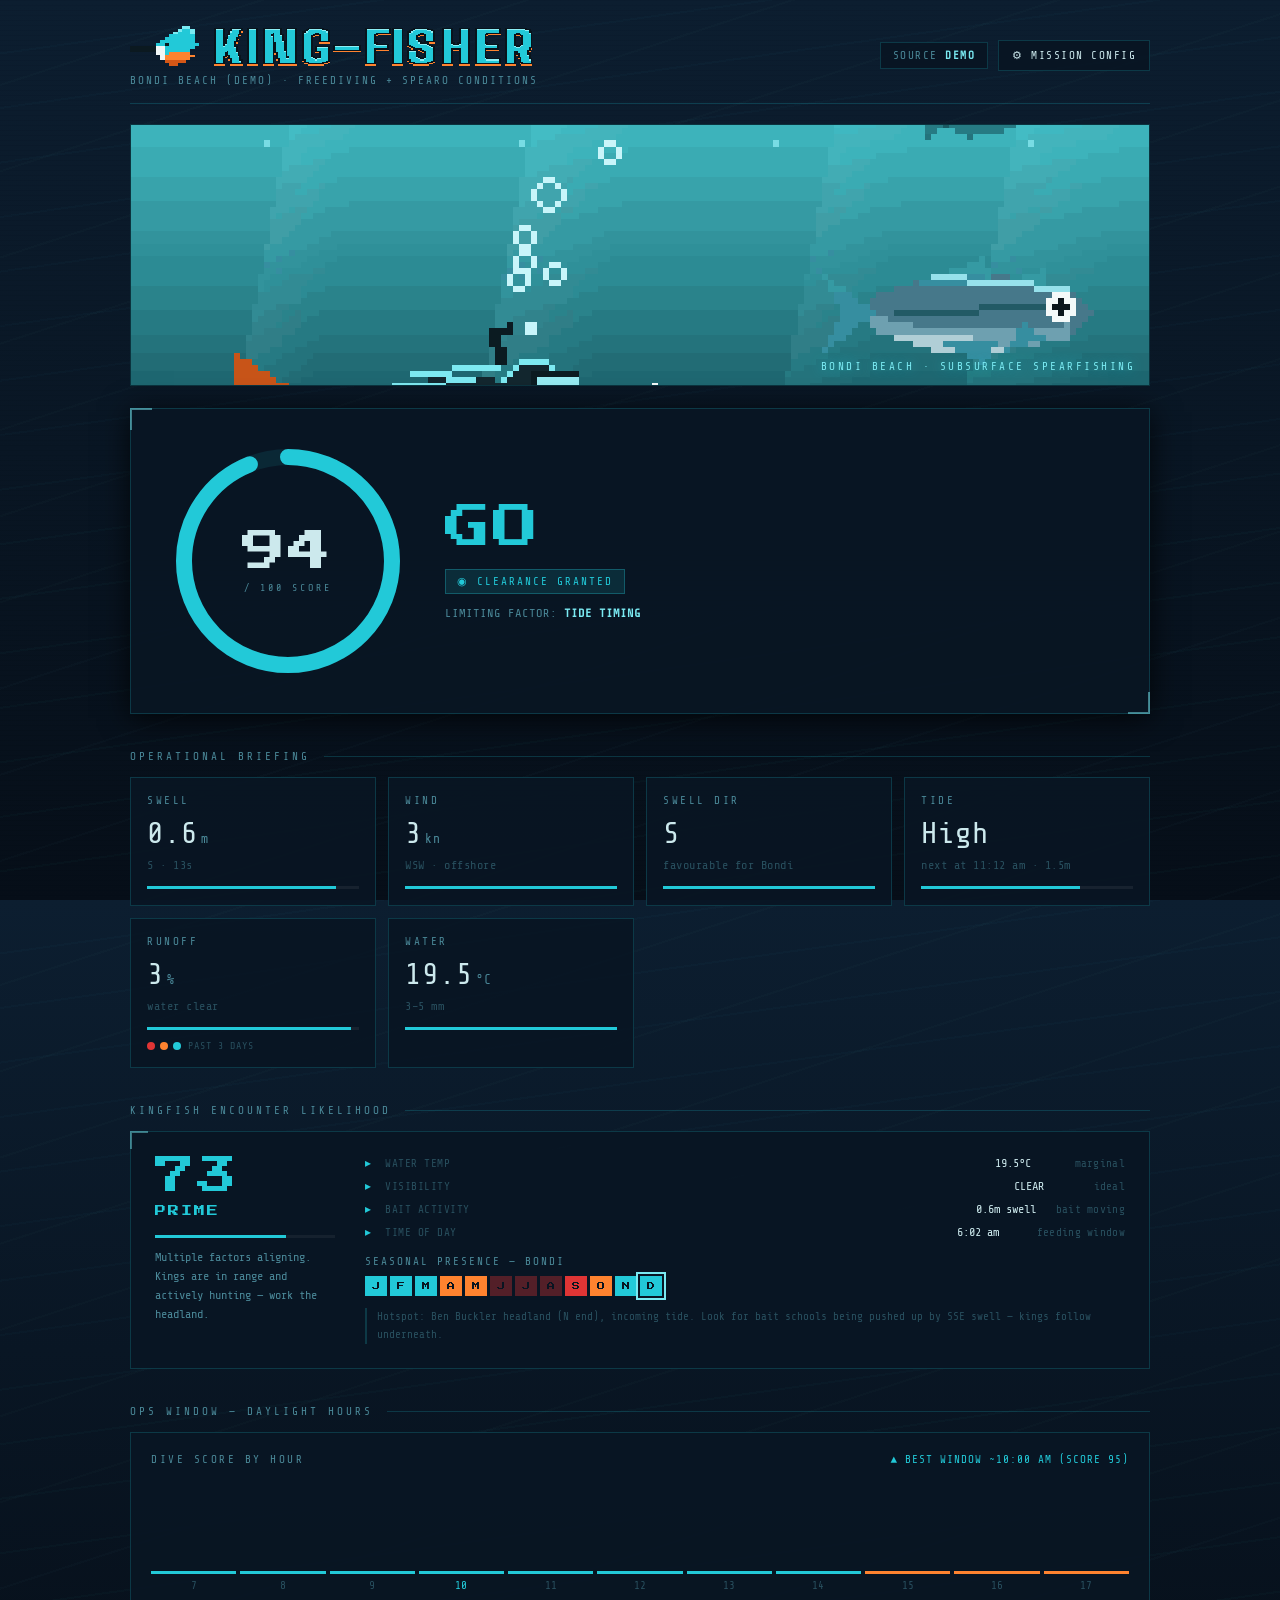
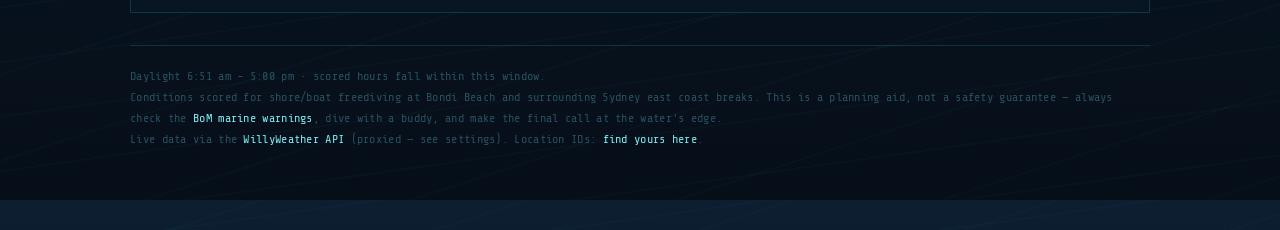
==== index.html @ 737ff432 "Pixel art aesthetic, GIF banner, larger text, brand assets Co-Authored-By: Claude Sonnet 4.6 <norepl" ====
<!doctype html>
<html lang="en">
<head>
<meta charset="utf-8">
<meta name="viewport" content="width=device-width, initial-scale=1">
<title>GO / NO-GO — Bondi Beach Spearfishing Conditions</title>
<link rel="preconnect" href="https://fonts.googleapis.com">
<link rel="preconnect" href="https://fonts.gstatic.com" crossorigin>
<link href="https://fonts.googleapis.com/css2?family=Press+Start+2P&family=Share+Tech+Mono&display=swap" rel="stylesheet">
<link rel="stylesheet" href="css/style.css">
<link rel="icon" href="images/favicon.ico" sizes="any">
<link rel="icon" type="image/svg+xml" href="images/favicon.svg">
<link rel="icon" type="image/png" sizes="32x32" href="images/favicon-32.png">
<link rel="icon" type="image/png" sizes="16x16" href="images/favicon-16.png">
<link rel="apple-touch-icon" sizes="180x180" href="images/apple-touch-icon-180.png">
</head>
<body>
<div class="wrap">
  <header class="top">
    <div class="brand">
      <img src="images/logo_horizontal.png" alt="KING-FISHER" class="logo-img">
      <p id="loc-line" class="logo-sub">Bondi Beach · freediving + spearo conditions</p>
    </div>
    <div class="top-actions">
      <span class="pill" id="updated-pill">SOURCE <b id="source-tag">DEMO</b></span>
      <button class="ghost" id="open-settings">⚙ MISSION CONFIG</button>
    </div>
  </header>

  <div class="live-banner" id="live-banner"></div>

  <!-- HERO GIF -->
  <div class="gif-banner">
    <img src="images/chase_wide.gif" class="chase-gif" alt="Spearfisher chasing kingfish">
    <div class="gif-banner-label">Bondi Beach · Subsurface Spearfishing</div>
  </div>

  <!-- HERO VERDICT -->
  <section class="hero">
    <div class="gauge">
      <svg width="240" height="240" viewBox="0 0 240 240">
        <circle cx="120" cy="120" r="104" fill="none" stroke="rgba(34,201,216,.10)" stroke-width="16"/>
        <circle id="gauge-arc" cx="120" cy="120" r="104" fill="none" stroke="#22c9d8" stroke-width="16"
          stroke-linecap="round" stroke-dasharray="653" stroke-dashoffset="653"
          style="transition:stroke-dashoffset 1.1s cubic-bezier(.2,.8,.2,1), stroke .6s"/>
      </svg>
      <div class="center">
        <div class="score" id="score-num">--</div>
        <div class="of">/ 100 SCORE</div>
      </div>
    </div>
    <div>
      <div class="verdict-word" id="verdict-word">ASSESSING…</div>
      <div class="verdict-flag" id="verdict-flag"></div>
      <div class="limiting" id="limiting"></div>
    </div>
  </section>

  <!-- FACTOR BREAKDOWN -->
  <div class="section-label">Operational briefing</div>
  <div class="grid" id="factor-grid"></div>

  <!-- KINGFISH INTEL -->
  <div class="section-label">Kingfish encounter likelihood</div>
  <div class="kf-panel" id="kf-panel"></div>

  <!-- HOURLY TIMELINE -->
  <div class="section-label">Ops window — daylight hours</div>
  <div class="timeline">
    <div class="tl-head">
      <div class="tl-head-label">DIVE SCORE BY HOUR</div>
      <div class="tl-best" id="best-window">—</div>
    </div>
    <div class="tl-bars" id="tl-bars"></div>
  </div>

  <footer>
    <div id="sun-line"></div>
    Conditions scored for shore/boat freediving at Bondi Beach and surrounding Sydney east coast breaks. This is a planning aid, not a
    safety guarantee — always check the <a href="http://www.bom.gov.au/nsw/warnings/" target="_blank" rel="noopener">BoM marine warnings</a>,
    dive with a buddy, and make the final call at the water's edge.<br>
    Live data via the <a href="https://www.willyweather.com.au/info/api.html" target="_blank" rel="noopener">WillyWeather API</a>
    (proxied — see settings). Location IDs: <a href="https://oztides.mltindustries.com.au/" target="_blank" rel="noopener">find yours here</a>.
  </footer>
</div>

<!-- SETTINGS MODAL -->
<div class="scrim" id="scrim">
  <div class="modal">
    <h2>Mission Config</h2>
    <p class="lead">Demo runs on baked-in sample data so you can see the app work. For live readings, point it at your
      WillyWeather proxy (a 15-line serverless function — your API key stays server-side, never in this page).</p>
    <div class="toggle-row">
      <button id="mode-demo" class="active" onclick="setMode('demo')">DEMO DATA</button>
      <button id="mode-live" onclick="setMode('live')">LIVE (PROXY)</button>
    </div>
    <div class="field">
      <label>Proxy base URL</label>
      <input id="in-proxy" placeholder="https://your-worker.workers.dev">
      <div class="hint">Your deployed proxy. It receives the location ID + forecast list, adds your secret key, and forwards to WillyWeather. Code is in the chat that generated this file.</div>
    </div>
    <div class="field">
      <label>Location ID</label>
      <select id="in-loc">
        <option value="16636">Bondi Beach (16636 — verify via WillyWeather)</option>
        <option value="4950">Sydney (4950)</option>
        <option value="custom">Custom ID…</option>
      </select>
      <input id="in-loc-custom" placeholder="e.g. 1234" style="margin-top:8px;display:none">
      <div class="hint">WillyWeather uses numeric location IDs, not names. Pick a coastal break with swell + tide data. <a href="https://oztides.mltindustries.com.au/" target="_blank" rel="noopener">Search IDs →</a></div>
    </div>
    <div class="status-line" id="status-line"></div>
    <div class="actions">
      <button class="btn-primary" id="apply-btn" onclick="applySettings()">Apply &amp; refresh</button>
      <button class="btn-close" onclick="closeModal()">Close</button>
    </div>
    <div class="safety">Note: hitting WillyWeather directly from this page (no proxy) will fail — browsers block it (CORS) and it would leak your key. The proxy fixes both.</div>
  </div>
</div>

<script>
/* ============================================================
   STATE
============================================================ */
const KN_PER_KMH = 0.539957;       // km/h -> knots
const state = {
  mode: 'demo',
  proxy: '',
  locationId: '4950',
  locationName: 'Sydney',
};

/* ============================================================
   SCORING ENGINE  (the actual "is it diveable" logic)
   Each sub-score returns 0..1. Weighted sum -> 0..100.
   Tuned for underwater VISIBILITY + safe entry/exit on an
   east-facing coast. Comments explain the "why".
============================================================ */
// Weights tuned for spearfishing: swell + wind dominate, direction matters at Bondi
const WEIGHTS = { swellHeight:30, windSpeed:18, rain:16, swellDir:12, swellPeriod:10, tide:8, windDir:4, waterTemp:2 };

const clamp = (x,a=0,b=1)=>Math.max(a,Math.min(b,x));

// Spearos want FLAT. Under 0.4 m = ideal. Over 1.8 m = no-go.
function scoreSwellHeight(h){ return h<=0.4 ? 1 : clamp(1-(h-0.4)/1.4); }

// Wind swell (<8 s) = murky and messy. Long-period groundswell (12–16 s) = clean.
function scoreSwellPeriod(p){
  if(p>=12 && p<=16) return 1;
  if(p>16) return 0.88;
  if(p>=8) return clamp(0.45+(p-8)/4*0.55);
  return clamp(0.05+(p-4)/4*0.40);
}

// Glassy = ideal. 5 kn = threshold; above that surface chop kills fish-spotting.
function scoreWindSpeed(kn){ return kn<=5 ? 1 : clamp(1-(kn-5)/13); }

// Offshore (W sector) = smooth face. Onshore (E/NE) = chop and murk.
function scoreWindDir(deg){
  const d=((deg%360)+360)%360;
  if(d>=225 && d<=315) return 1;
  if(d>=45  && d<=135) return 0.30;
  return 0.60;
}

// Slack water = least current, best viz. High tide pushes in clean ocean water.
function scoreTide(now, tides){
  if(!tides || !tides.length) return 0.7;
  let nearest=Infinity, isHigh=false;
  for(const t of tides){
    const diff=Math.abs(t.time-now)/60000;
    if(diff<nearest){ nearest=diff; isHigh=(t.type==='high'); }
  }
  let s = nearest<45 ? 1 : nearest<120 ? 0.75 : 0.6;
  if(isHigh) s=Math.min(1, s+0.10);
  return s;
}

// Rain = runoff = murk. Even a 30 % chance meaningfully degrades viz.
function scoreRain(prob){ return clamp(1-(prob/100)*1.3); }

// Comfort only — wetsuit choice, low weight.
function scoreWaterTemp(c){
  if(c>=18 && c<=24) return 1;
  if(c<18) return clamp(0.5+(c-12)/6*0.5);
  return 0.9;
}

function computeScore(d, now){
  const subs = {
    swellHeight: scoreSwellHeight(d.swellHeight),
    swellPeriod: scoreSwellPeriod(d.swellPeriod),
    windSpeed:   scoreWindSpeed(d.windKn),
    windDir:     scoreWindDir(d.windDeg),
    swellDir:    scoreSwellDir(d.swellDeg),
    tide:        scoreTide(now, d.tides),
    rain:        scoreRain(d.rainProb),
    waterTemp:   scoreWaterTemp(d.waterTemp),
  };
  let total=0, wsum=0;
  for(const k in WEIGHTS){ total += subs[k]*WEIGHTS[k]; wsum += WEIGHTS[k]; }
  return { score: Math.round(total/wsum*100), subs };
}

/* Bondi faces east. S–SSE swell wraps around Ben Buckler cleanly.
   NE/N is direct onshore and kills viz. */
function scoreSwellDir(deg){
  const d=((deg%360)+360)%360;
  if(d>=155 && d<=185) return 1.00;  // S–SSE: gold standard for Bondi
  if(d>=130 && d<155)  return 0.85;  // SE: very good
  if(d>185  && d<=215) return 0.68;  // SSW: smaller, decent
  if(d>=90  && d<130)  return 0.30;  // E–ESE: direct, poor viz
  if(d>=215 && d<=270) return 0.38;  // SW: sheltered, inconsistent
  return 0.08;                       // N/NE: worst — direct onshore
}

// hourly: lighter score for the timeline (uses what varies hour-to-hour)
function hourlyScore(h, now){
  const sd = h.swellDeg != null ? h.swellDeg : 170;
  const s = scoreSwellHeight(h.swellHeight)*0.30
          + scoreWindSpeed(h.windKn)       *0.19
          + scoreRain(h.rainProb)          *0.17
          + scoreSwellDir(sd)              *0.13
          + scoreSwellPeriod(h.swellPeriod)*0.10
          + scoreTide(h.time, h.tides)     *0.08
          + scoreWindDir(h.windDeg)        *0.03;
  return Math.round(s*100);
}

/* ============================================================
   RENDERING
============================================================ */
function verdictFor(score){
  if(score>=75) return {word:'GO',    color:'var(--go)',     sub:"Conditions nominal. All factors green — proceed to dive site.",                    flag:'CLEARANCE GRANTED'};
  if(score>=50) return {word:'MAYBE', color:'var(--caution)',sub:"Mixed reading. Conditions marginal — select your entry point and have an abort plan.", flag:'STANDBY — ASSESS ON SITE'};
  return             {word:'NO-GO', color:'var(--nogo)',   sub:"Conditions adverse. Mission abort recommended — stand down and await improvement.",    flag:'MISSION ABORT'};
}
function barColor(v){ return v>=0.7?'var(--go)':v>=0.45?'var(--caution)':'var(--nogo)'; }
function fmtDir(deg){ const dirs=['N','NNE','NE','ENE','E','ESE','SE','SSE','S','SSW','SW','WSW','W','WNW','NW','NNW'];
  return dirs[Math.round(((deg%360)/22.5))%16]; }
function fmtTime(ms){ return new Date(ms).toLocaleTimeString('en-AU',{hour:'numeric',minute:'2-digit',hour12:true}); }

function render(d, history){
  const now = d.now;
  const {score, subs} = computeScore(d, now);
  const v = verdictFor(score);

  // gauge
  const arc=document.getElementById('gauge-arc');
  const C=653;
  arc.style.strokeDashoffset = C - C*(score/100);
  arc.style.stroke = v.color;
  document.getElementById('score-num').textContent = score;
  document.getElementById('verdict-word').textContent = v.word;
  document.getElementById('verdict-word').style.color = v.color;
  const flag=document.getElementById('verdict-flag');
  flag.textContent = '◉ '+v.flag;
  flag.style.color=v.color;
  flag.style.background='color-mix(in srgb,'+v.color+' 12%, transparent)';
  flag.style.border='1px solid color-mix(in srgb,'+v.color+' 30%, transparent)';

  // limiting factor — most penalised among the high-weight factors
  const limitKeys=['swellHeight','windSpeed','swellDir','rain','swellPeriod','tide'];
  let worstK=null, worstImpact=Infinity;
  for(const k of limitKeys){ if(subs[k]<worstImpact){ worstImpact=subs[k]; worstK=k; } }
  const limitLabels={swellHeight:'SWELL SIZE',windSpeed:'WIND SPEED',swellDir:'SWELL DIRECTION',rain:'RAIN / RUNOFF',swellPeriod:'SWELL PERIOD',tide:'TIDE TIMING'};
  const lim=document.getElementById('limiting');
  lim.style.display = worstImpact>0.78 ? 'none' : 'block';
  if(worstImpact<=0.78) lim.innerHTML='Limiting factor: <b>'+limitLabels[worstK]+'</b>';

  // factor cards — 6 key factors, compact (no explanatory text)
  const wDir = scoreWindDir(d.windDeg);
  const sDirDesc = subs.swellDir>=0.85?'favourable':subs.swellDir>=0.50?'cross-swell':'unfavourable';
  const cards=[
    {k:'swellHeight', lbl:'SWELL',     val:d.swellHeight.toFixed(1), unit:'m',  meta:fmtDir(d.swellDeg)+' · '+d.swellPeriod.toFixed(0)+'s'},
    {k:'windSpeed',   lbl:'WIND',      val:Math.round(d.windKn),     unit:'kn', meta:fmtDir(d.windDeg)+' · '+(wDir>=1?'offshore':wDir<0.45?'onshore':'cross')},
    {k:'swellDir',    lbl:'SWELL DIR', val:fmtDir(d.swellDeg),       unit:'',   meta:sDirDesc+' for Bondi'},
    {k:'tide',        lbl:'TIDE',      val:nextTideLabel(d.tides,now).h, unit:'', meta:nextTideLabel(d.tides,now).m},
    {k:'rain',        lbl:'RUNOFF',    val:Math.round(d.rainProb),   unit:'%',  meta:d.rainProb<15?'water clear':'murk risk'},
    {k:'waterTemp',   lbl:'WATER',     val:d.waterTemp.toFixed(1),   unit:'°C', meta:wetsuitTip(d.waterTemp)},
  ];
  const grid=document.getElementById('factor-grid'); grid.innerHTML='';
  cards.forEach((c,i)=>{
    const q=subs[c.k];
    const el=document.createElement('div'); el.className='card';
    el.style.animation=`fadeUp .4s ${i*0.05}s both`;
    el.innerHTML=`<div class="lbl">${c.lbl}</div>
      <div class="val">${c.val}<small>${c.unit}</small></div>
      <div class="meta">${c.meta}</div>
      <div class="bar"><i style="width:${Math.round(q*100)}%;background:${barColor(q)}"></i></div>`;
    // compact 3-day rain history in the runoff card
    if(c.k==='rain' && history && history.length){
      const dots=history.map(h=>{
        const col=h.rainProb<20?'var(--go)':h.rainProb<50?'var(--caution)':'var(--nogo)';
        return `<span class="rain-dot" style="background:${col}" title="${h.label}: ${Math.round(h.rainProb)}%"></span>`;
      }).join('');
      el.innerHTML+=`<div class="rain-hist">${dots}<span class="rain-hist-lbl">past 3 days</span></div>`;
    }
    grid.appendChild(el);
  });

  // timeline + kingfish
  renderTimeline(d, now);
  renderKingfishIntel(d, now);

  // sun line
  if(d.sunrise && d.sunset){
    document.getElementById('sun-line').textContent =
      `Daylight ${fmtTime(d.sunrise)} – ${fmtTime(d.sunset)}  ·  scored hours fall within this window.`;
  }
}

function nextTideLabel(tides, now){
  if(!tides||!tides.length) return {h:'—',m:'no tide data'};
  const future=tides.filter(t=>t.time>=now).sort((a,b)=>a.time-b.time);
  const t = future[0] || tides[tides.length-1];
  return { h: (t.type==='high'?'High':'Low'), m: 'next at '+fmtTime(t.time)+' · '+t.height.toFixed(1)+'m' };
}
function wetsuitTip(c){ return c>=22?'2–3 mm, easy':c>=19?'3–5 mm':c>=16?'5 mm + hood':'7 mm, it bites'; }

function renderTimeline(d, now){
  const bars=document.getElementById('tl-bars'); bars.innerHTML='';
  const hours=d.hourly.filter(h=>h.time>=d.sunrise && h.time<=d.sunset);
  let best=null;
  hours.forEach(h=>{
    h._score = hourlyScore({...h, tides:d.tides}, h.time);
    if(!best||h._score>best._score) best=h;
  });
  hours.forEach(h=>{
    const col=document.createElement('div'); col.className='tl-col'+(best&&h.time===best.time?' best':'');
    const c = h._score>=75?'var(--go)':h._score>=50?'var(--caution)':'var(--nogo)';
    col.innerHTML=`<div class="col-bar" style="height:${Math.max(6,h._score)}%;background:${c}"></div>
      <div class="hr">${new Date(h.time).getHours()}</div>`;
    col.title=`${fmtTime(h.time)} — score ${h._score}`;
    bars.appendChild(col);
  });
  document.getElementById('best-window').textContent =
    best ? `▲ Best window ~${fmtTime(best.time)} (score ${best._score})` : '—';
}


/* ============================================================
   KINGFISH INTEL — Yellowtail kingfish (Seriola lalandi)
   at Bondi Beach. Seasonal presence + live conditions.
============================================================ */

// Monthly presence index at Bondi (0 = absent, 1 = prime).
// Based on observed seasonal patterns and water temperature cycles.
const KF_SEASON = [
  0.95, // Jan — peak summer, kings everywhere
  0.92, // Feb — peak
  0.82, // Mar — water still warm, reliable hunting
  0.62, // Apr — cooling, still present on structure
  0.32, // May — tapering off, occasional surprise
  0.08, // Jun — rare inshore, water too cold
  0.04, // Jul — very rare
  0.06, // Aug — first signs of warming cycle
  0.22, // Sep — returning as water warms
  0.48, // Oct — solid spring showing
  0.72, // Nov — strong, pre-summer run begins
  0.90, // Dec — season ramps up fast
];

function scoreKingfishLikelihood(d, now){
  const month = new Date(now).getMonth();
  const hour  = new Date(now).getHours();

  // Season: monthly calendar fused with live water temp
  const monthPres = KF_SEASON[month];
  const tempScore = d.waterTemp >= 22 ? 1.00
                  : d.waterTemp >= 19 ? 0.50 + (d.waterTemp-19)/3*0.50
                  : d.waterTemp >= 17 ? (d.waterTemp-17)/2*0.30
                  : 0.04;
  const season = monthPres*0.55 + tempScore*0.45;

  // Visibility — hunting kings requires seeing them first
  const vizScore = scoreRain(d.rainProb)*0.55 + scoreSwellHeight(d.swellHeight)*0.45;

  // Bait activity — moderate swell pushes schools onto the reef, kings follow
  // Too flat: kings present but scattered; too big: murky and dangerous
  const h = d.swellHeight;
  const baitScore = h < 0.3   ? 0.58
                  : h <= 1.0  ? 1.00
                  : h <= 1.5  ? clamp(1-(h-1.0)/0.5*0.60)
                  : 0.12;

  // Time of day — dawn and dusk are feeding windows
  const timeScore = (hour>=6&&hour<=9)||(hour>=16&&hour<=19) ? 1.00
                  : (hour>=9&&hour<=12)||(hour>=14&&hour<=16) ? 0.55
                  : hour>=12&&hour<=14                        ? 0.38
                  : 0.18;

  // Season gates everything — even perfect conditions can't overcome winter
  const condScore = vizScore*0.45 + baitScore*0.32 + timeScore*0.23;
  const raw = season * condScore;

  return { score: Math.round(raw*100), season, vizScore, baitScore, timeScore, tempScore, month, hour };
}

function kingfishLabel(score){
  if(score>=55) return{word:'PRIME',    color:'var(--go)',     sub:'Multiple factors aligning. Kings are in range and actively hunting — work the headland.'};
  if(score>=32) return{word:'LIKELY',   color:'var(--go)',     sub:'Good encounter probability. Check Ben Buckler and the southern reef edges.'};
  if(score>=14) return{word:'POSSIBLE', color:'var(--caution)',sub:'Kings may be around but conditions or season are limiting your odds.'};
  return             {word:'UNLIKELY', color:'var(--nogo)',   sub:'Low probability. Water temp or season is the main constraint right now.'};
}

function renderKingfishIntel(d, now){
  const panel = document.getElementById('kf-panel');
  if(!panel) return;
  const kf  = scoreKingfishLikelihood(d, now);
  const lbl = kingfishLabel(kf.score);

  const mShort = ['J','F','M','A','M','J','J','A','S','O','N','D'];

  // Condition checks
  const checks = [
    {
      label:'Water temp',
      val:  d.waterTemp.toFixed(1)+'°C',
      ok:   d.waterTemp >= 19,
      note: d.waterTemp >= 22 ? 'prime' : d.waterTemp >= 19 ? 'marginal' : 'too cold',
    },
    {
      label:'Visibility',
      val:  kf.vizScore>=0.72?'CLEAR':kf.vizScore>=0.48?'FAIR':'POOR',
      ok:   kf.vizScore >= 0.50,
      note: kf.vizScore>=0.72?'ideal':kf.vizScore>=0.48?'workable':'too murky',
    },
    {
      label:'Bait activity',
      val:  d.swellHeight.toFixed(1)+'m swell',
      ok:   d.swellHeight>=0.3 && d.swellHeight<=1.2,
      note: d.swellHeight<0.3?'may be scattered':d.swellHeight<=1.2?'bait moving':'too rough',
    },
    {
      label:'Time of day',
      val:  fmtTime(now),
      ok:   (kf.hour>=6&&kf.hour<=9)||(kf.hour>=16&&kf.hour<=19),
      note: (kf.hour>=6&&kf.hour<=9)||(kf.hour>=16&&kf.hour<=19)?'feeding window':kf.hour<6||kf.hour>19?'outside daylight':'mid-day — slow',
    },
  ];

  const monthDots = mShort.map((m,i)=>{
    const p   = KF_SEASON[i];
    const col = p>=0.65?'var(--go)':p>=0.28?'var(--caution)':'var(--nogo)';
    const cur = i===kf.month;
    return `<div class="kf-month${cur?' kf-month-cur':''}" style="background:${col};opacity:${p<0.12?0.35:1}" title="${['Jan','Feb','Mar','Apr','May','Jun','Jul','Aug','Sep','Oct','Nov','Dec'][i]}: ${Math.round(p*100)}%">${m}</div>`;
  }).join('');

  panel.innerHTML =
    `<div class="kf-left">`+
      `<div class="kf-score" style="color:${lbl.color}">${kf.score}</div>`+
      `<div class="kf-word" style="color:${lbl.color}">${lbl.word}</div>`+
      `<div class="kf-bar"><i style="width:${kf.score}%;background:${lbl.color}"></i></div>`+
      `<div class="kf-sub">${lbl.sub}</div>`+
    `</div>`+
    `<div class="kf-right">`+
      `<div class="kf-checks">`+
        checks.map(c=>
          `<div class="kf-check">`+
          `<span class="kf-tick" style="color:${c.ok?'var(--go)':'var(--nogo)'}">${c.ok?'▸':'▪'}</span>`+
          `<span class="kf-chk-label">${c.label}</span>`+
          `<span class="kf-chk-val">${c.val}</span>`+
          `<span class="kf-chk-note" style="color:${c.ok?'var(--muted-2)':'var(--nogo)'}">${c.note}</span>`+
          `</div>`
        ).join('')+
      `</div>`+
      `<div class="kf-season-hd">SEASONAL PRESENCE — BONDI</div>`+
      `<div class="kf-months">${monthDots}</div>`+
      `<div class="kf-field-note">Hotspot: Ben Buckler headland (N end), incoming tide. Look for bait schools being pushed up by SSE swell — kings follow underneath.</div>`+
    `</div>`;
}

/* ============================================================
   HISTORY — localStorage (live mode) / static demo backstory
   Bars = swell height column + rain dot per day.
   Swell colour: green<0.8m / yellow / red>1.5m.
   Rain dot colour: green<20% / yellow<50% / red 50%+.
============================================================ */
function buildDemoHistory(){
  // Plausible Bondi backstory: rough 3 days ago, now clearing.
  return [
    {label:'3 days ago', avgSwellHeight:2.1, rainProb:70},
    {label:'2 days ago', avgSwellHeight:1.4, rainProb:40},
    {label:'Yesterday',  avgSwellHeight:0.9, rainProb:12},
  ];
}
function saveToHistory(d){
  try{
    const key='kf-hist-v1';
    const today=new Date().toLocaleDateString('en-AU');
    let hist=JSON.parse(localStorage.getItem(key)||'[]');
    hist=hist.filter(h=>h.date!==today);
    hist.push({date:today, avgSwellHeight:d.swellHeight, rainProb:d.rainProb});
    localStorage.setItem(key, JSON.stringify(hist.slice(-4)));
  }catch(e){}
}
function loadHistory(){
  try{
    const key='kf-hist-v1';
    const today=new Date().toLocaleDateString('en-AU');
    const raw=JSON.parse(localStorage.getItem(key)||'[]').filter(h=>h.date!==today).slice(-3);
    return raw.map((h,i,arr)=>{
      const ago=arr.length-i;
      return{...h, label:ago===1?'Yesterday':ago+' days ago'};
    });
  }catch(e){ return []; }
}

/* @keyframes fadeUp defined in css/style.css */

/* ============================================================
   DEMO DATA  — typical good Bondi morning for spearfishing:
   SSE groundswell, glassy early, sea breeze kills it by arvo.
============================================================ */
function buildDemoData(){
  const base=new Date(); base.setHours(0,0,0,0);
  const at=h=>base.getTime()+h*3600000;
  const now=Date.now();

  const hourly=[];
  for(let h=4;h<=19;h++){
    // light W/NW pre-dawn, classic NE sea breeze from 11am
    const windKn  = h<10 ? 2+(h-4)*0.4 : 4+(h-10)*2.6;
    const windDeg = h<11 ? 258 : 258-(h-11)*22;
    const swellHeight = 0.52 + (h>14?0.18:0) + Math.sin(h/6)*0.04;
    hourly.push({
      time: at(h),
      windKn: +windKn.toFixed(1), windDeg: Math.round(windDeg),
      swellHeight: +swellHeight.toFixed(2),
      swellPeriod: 13,
      swellDeg: 170,
      rainProb: h>16?14:3,
    });
  }
  const tides=[
    {time:at(4.8),  type:'low',  height:0.3},
    {time:at(11.2), type:'high', height:1.5},
    {time:at(17.5), type:'low',  height:0.4},
    {time:at(23.0), type:'high', height:1.6},
  ];
  let cur=hourly.reduce((a,b)=>Math.abs(b.time-now)<Math.abs(a.time-now)?b:a, hourly[0]);
  if(now<at(4)||now>at(19)) cur=hourly.find(h=>new Date(h.time).getHours()===9);

  return {
    now, locationName:'Bondi Beach (demo)',
    swellHeight:cur.swellHeight, swellPeriod:cur.swellPeriod, swellDeg:170,
    windKn:cur.windKn, windDeg:cur.windDeg,
    rainProb:cur.rainProb, waterTemp:19.5,
    tides, hourly,
    sunrise:at(6.85), sunset:at(17.0),
  };
}

/* ============================================================
   LIVE DATA  — fetch via proxy, parse WillyWeather v2 response
   Proxy is expected to expose:  {proxy}/locations/{id}/weather.json?forecasts=...&days=1
   and inject the secret API key server-side.
============================================================ */
async function fetchLive(){
  const forecasts='wind,swell,tides,rainfallprobability,temperature,sunrisesunset';
  const base = state.proxy.replace(/\/$/,'');
  const url = `${base}/locations/${state.locationId}/weather.json?forecasts=${forecasts}&days=1`;
  const res = await fetch(url);
  if(!res.ok) throw new Error('Proxy/API returned '+res.status);
  const j = await res.json();
  return parseWilly(j);
}

// Defensive parser — WillyWeather nests forecasts[type].days[].entries[]
function parseWilly(j){
  const now=Date.now();
  const F = j.forecasts || {};
  const entriesOf = (type)=>{
    const days=(F[type]&&F[type].days)||[];
    return days.flatMap(d=>(d.entries||[]).map(e=>({...e, _t: Date.parse(e.dateTime||e.dateTimeISO||e.date)})));
  };
  const nearest=(arr)=>arr.reduce((a,b)=>Math.abs(b._t-now)<Math.abs(a._t-now)?b:a, arr[0]||{});

  const wind=entriesOf('wind'), swell=entriesOf('swell'), rain=entriesOf('rainfallprobability'), temp=entriesOf('temperature');
  const w=nearest(wind), s=nearest(swell), r=nearest(rain), t=nearest(temp);

  const tideEntries=entriesOf('tides').map(e=>({time:e._t, type:(e.type||'').toLowerCase(), height:+(e.height||0)}));

  // sunrise/sunset
  let sunrise=null,sunset=null;
  const sd=(F.sunrisesunset&&F.sunrisesunset.days&&F.sunrisesunset.days[0]&&F.sunrisesunset.days[0].entries&&F.sunrisesunset.days[0].entries[0])||null;
  if(sd){ sunrise=Date.parse(sd.riseDateTime||sd.firstLightDateTime); sunset=Date.parse(sd.setDateTime||sd.lastLightDateTime); }

  // hourly merge keyed on swell timestamps (swell+wind are the movers)
  const hourly = swell.map(se=>{
    const wm=wind.reduce((a,b)=>Math.abs(b._t-se._t)<Math.abs(a._t-se._t)?b:a, wind[0]||{});
    const rm=rain.reduce((a,b)=>Math.abs(b._t-se._t)<Math.abs(a._t-se._t)?b:a, rain[0]||{});
    return {
      time: se._t,
      swellHeight:+(se.height||0), swellPeriod:+(se.period||10),
      windKn:(+(wm.speed||0))*KN_PER_KMH, windDeg:+(wm.direction||0),
      rainProb:+(rm.probability||0),
    };
  });

  return {
    now,
    locationName:(j.location&&j.location.name)||'Live location',
    swellHeight:+(s.height||0), swellPeriod:+(s.period||10), swellDeg:+(s.direction||0),
    windKn:(+(w.speed||0))*KN_PER_KMH, windDeg:+(w.direction||0),
    rainProb:+(r.probability||0), waterTemp:+(t.temperature||t.value||19),
    tides:tideEntries, hourly,
    sunrise, sunset,
  };
}

/* ============================================================
   ORCHESTRATION
============================================================ */
async function load(){
  const banner=document.getElementById('live-banner');
  banner.classList.remove('show');
  document.getElementById('source-tag').textContent = state.mode==='live'?'LIVE':'DEMO';

  if(state.mode==='demo'){
    const d=buildDemoData();
    document.getElementById('loc-line').textContent = d.locationName+' · freediving + spearo conditions';
    render(d, buildDemoHistory());
    return;
  }
  // live
  try{
    if(!state.proxy) throw new Error('No proxy URL set');
    const d=await fetchLive();
    document.getElementById('loc-line').textContent = d.locationName+' · live · freediving + spearo conditions';
    saveToHistory(d);
    render(d, loadHistory());
  }catch(err){
    banner.textContent='⚠ Live fetch failed: '+err.message+'  — showing demo data. Check your proxy URL & that swell/tide forecasts are enabled on your key.';
    banner.classList.add('show');
    state.mode='demo';
    document.getElementById('source-tag').textContent='DEMO';
    render(buildDemoData(), buildDemoHistory());
  }
}

/* ===== settings modal ===== */
function openModal(){ document.getElementById('scrim').classList.add('open'); }
function closeModal(){ document.getElementById('scrim').classList.remove('open'); }
function setMode(m){
  state.mode=m;
  document.getElementById('mode-demo').classList.toggle('active',m==='demo');
  document.getElementById('mode-live').classList.toggle('active',m==='live');
}
document.getElementById('in-loc').addEventListener('change',e=>{
  document.getElementById('in-loc-custom').style.display = e.target.value==='custom'?'block':'none';
});
function applySettings(){
  state.proxy=document.getElementById('in-proxy').value.trim();
  const sel=document.getElementById('in-loc').value;
  state.locationId = sel==='custom' ? (document.getElementById('in-loc-custom').value.trim()||'4950') : sel;
  const st=document.getElementById('status-line');
  if(state.mode==='live' && !state.proxy){
    st.style.color='var(--nogo)'; st.textContent='⚠ Live mode needs a proxy URL.'; return;
  }
  st.style.color='var(--go)'; st.textContent='✓ Applied.';
  closeModal(); load();
}
document.getElementById('open-settings').addEventListener('click',openModal);
document.getElementById('scrim').addEventListener('click',e=>{ if(e.target.id==='scrim') closeModal(); });

/* boot */
load();
</script>
</body>
</html>
---- css/style.css ----
/* ============================================================
   KING FISHER — Pixel Art Underwater
   Bondi Beach · GO / NO-GO · Dive Conditions
   Palette pulled from pixel art brand assets
============================================================ */

/* ---- TOKENS ---- */
:root {
  --bg:         #091520;
  --panel:      rgba(9, 22, 36, 0.94);
  --panel-edge: rgba(34, 201, 216, 0.20);
  --ink:        #cce9ed;
  --muted:      #4a8898;
  --muted-2:    #284f5e;
  --go:         #22c9d8;
  --caution:    #ff832f;
  --nogo:       #e03535;
  --cyan:       #7aeaf2;
  --shadow:     0 4px 28px rgba(0, 0, 0, 0.75);
}

/* ---- RESET ---- */
*, *::before, *::after { box-sizing: border-box; margin: 0; padding: 0; }
html, body { height: 100%; }

/* ---- BASE ---- */
body {
  font-family: 'Share Tech Mono', 'Courier New', monospace;
  font-size: 14px;
  color: var(--ink);
  background-color: var(--bg);
  background-image:
    /* diagonal light shafts — underwater caustic feel */
    repeating-linear-gradient(
      172deg,
      transparent 0, transparent 52px,
      rgba(34, 201, 216, 0.025) 52px, rgba(34, 201, 216, 0.025) 54px
    ),
    repeating-linear-gradient(
      162deg,
      transparent 0, transparent 80px,
      rgba(122, 234, 242, 0.016) 80px, rgba(122, 234, 242, 0.016) 82px
    ),
    linear-gradient(180deg, #0c1e30 0%, #060e18 100%);
  min-height: 100%;
  overflow-x: hidden;
  position: relative;
}

/* scan-line overlay */
body::before {
  content: "";
  position: fixed;
  inset: 0;
  pointer-events: none;
  z-index: 0;
  background: repeating-linear-gradient(
    0deg,
    transparent, transparent 4px,
    rgba(0, 0, 0, .04) 4px, rgba(0, 0, 0, .04) 5px
  );
}

.wrap {
  position: relative;
  z-index: 1;
  max-width: 1060px;
  margin: 0 auto;
  padding: 24px 20px 80px;
}

/* ---- GIF BANNER ---- */
.gif-banner {
  border: 1px solid var(--panel-edge);
  overflow: hidden;
  margin-bottom: 22px;
  position: relative;
  background: #060e18;
}
.chase-gif {
  width: 100%;
  height: auto;
  display: block;
  image-rendering: pixelated;
  image-rendering: crisp-edges;
  max-height: 260px;
  object-fit: cover;
  object-position: center 40%;
}
.gif-banner-label {
  position: absolute;
  bottom: 12px;
  right: 14px;
  font-size: 11px;
  letter-spacing: 2.5px;
  color: var(--cyan);
  text-transform: uppercase;
  text-shadow: 0 0 12px rgba(34, 201, 216, 0.7);
}

/* ---- HEADER ---- */
header.top {
  display: flex;
  align-items: center;
  justify-content: space-between;
  gap: 16px;
  flex-wrap: wrap;
  margin-bottom: 20px;
  padding-bottom: 16px;
  border-bottom: 1px solid var(--panel-edge);
}

.brand { display: flex; flex-direction: column; gap: 6px; }

.logo-img {
  height: 44px;
  width: auto;
  image-rendering: pixelated;
  image-rendering: crisp-edges;
}
.logo-sub {
  color: var(--muted);
  font-size: 11px;
  letter-spacing: 2px;
  text-transform: uppercase;
}

.top-actions { display: flex; gap: 10px; align-items: center; }

.pill {
  font-size: 11px;
  letter-spacing: 1.5px;
  color: var(--muted);
  border: 1px solid var(--panel-edge);
  padding: 6px 12px;
  background: var(--panel);
  white-space: nowrap;
  text-transform: uppercase;
}
.pill b { color: var(--cyan); }

button.ghost {
  font-family: 'Share Tech Mono', monospace;
  font-size: 11px;
  color: var(--ink);
  cursor: pointer;
  background: var(--panel);
  border: 1px solid var(--panel-edge);
  padding: 8px 13px;
  transition: border-color .15s, color .15s;
  letter-spacing: 1.5px;
  text-transform: uppercase;
}
button.ghost:hover { border-color: var(--cyan); color: var(--cyan); }

/* ---- LIVE BANNER ---- */
.live-banner {
  background: rgba(255, 131, 47, .08);
  border: 1px solid rgba(255, 131, 47, .28);
  color: var(--caution);
  font-size: 12px;
  padding: 10px 14px;
  margin-bottom: 18px;
  display: none;
  letter-spacing: .4px;
}
.live-banner.show { display: block; }

/* ---- HERO ---- */
.hero {
  display: grid;
  grid-template-columns: 250px 1fr;
  gap: 32px;
  align-items: center;
  background: var(--panel);
  border: 1px solid var(--panel-edge);
  padding: 32px;
  box-shadow: var(--shadow);
  position: relative;
}
.hero::before {
  content: '';
  position: absolute;
  top: -1px; left: -1px;
  width: 22px; height: 22px;
  border-top: 2px solid var(--cyan);
  border-left: 2px solid var(--cyan);
  opacity: .5;
}
.hero::after {
  content: '';
  position: absolute;
  bottom: -1px; right: -1px;
  width: 22px; height: 22px;
  border-bottom: 2px solid var(--cyan);
  border-right: 2px solid var(--cyan);
  opacity: .5;
}
@media (max-width: 720px) {
  .hero { grid-template-columns: 1fr; text-align: center; padding: 24px; }
}

/* gauge */
.gauge { position: relative; width: 240px; height: 240px; margin: 0 auto; }
.gauge svg { transform: rotate(-90deg); }
.gauge .center {
  position: absolute;
  inset: 0;
  display: flex;
  flex-direction: column;
  align-items: center;
  justify-content: center;
}
.gauge .score {
  font-family: 'Press Start 2P', monospace;
  font-size: 44px;
  line-height: 1;
  letter-spacing: 2px;
}
.gauge .of {
  color: var(--muted);
  font-size: 10px;
  letter-spacing: 3px;
  margin-top: 8px;
  text-transform: uppercase;
}

/* verdict */
.verdict-word {
  font-family: 'Press Start 2P', monospace;
  font-size: clamp(24px, 4.5vw, 46px);
  letter-spacing: 2px;
  line-height: 1.15;
  text-transform: uppercase;
}
.verdict-flag {
  display: inline-flex;
  align-items: center;
  gap: 8px;
  font-size: 11px;
  letter-spacing: 2px;
  padding: 5px 11px;
  margin-top: 14px;
  border-width: 1px;
  border-style: solid;
  text-transform: uppercase;
}
.limiting {
  margin-top: 12px;
  font-size: 12px;
  color: var(--muted);
  letter-spacing: 1px;
  text-transform: uppercase;
}
.limiting b { color: var(--cyan); }

/* ---- SECTION LABEL ---- */
.section-label {
  font-size: 11px;
  letter-spacing: 3px;
  color: var(--muted);
  text-transform: uppercase;
  margin: 36px 0 14px;
  display: flex;
  align-items: center;
  gap: 14px;
}
.section-label::after {
  content: '';
  flex: 1;
  height: 1px;
  background: var(--panel-edge);
}

/* ---- FACTOR GRID ---- */
.grid { display: grid; grid-template-columns: repeat(auto-fill, minmax(220px, 1fr)); gap: 12px; }

.card {
  background: var(--panel);
  border: 1px solid var(--panel-edge);
  padding: 16px;
  position: relative;
  overflow: hidden;
  transition: border-color .2s;
}
.card:hover { border-color: rgba(34, 201, 216, .42); }

.card .lbl {
  font-size: 11px;
  letter-spacing: 2.5px;
  color: var(--muted);
  text-transform: uppercase;
}
.card .val {
  font-family: 'Share Tech Mono', monospace;
  font-size: 30px;
  margin-top: 10px;
  line-height: 1.1;
  letter-spacing: 1px;
}
.card .val small {
  font-size: 13px;
  color: var(--muted);
  margin-left: 3px;
}
.card .meta { font-size: 12px; color: var(--muted-2); margin-top: 8px; letter-spacing: .5px; }
.bar { height: 3px; background: rgba(255, 255, 255, .06); margin-top: 14px; overflow: hidden; }
.bar i { display: block; height: 100%; transition: width .8s cubic-bezier(.2, .8, .2, 1); }

/* ---- TIMELINE ---- */
.timeline {
  background: var(--panel);
  border: 1px solid var(--panel-edge);
  padding: 20px;
}
.tl-head {
  display: flex;
  justify-content: space-between;
  align-items: baseline;
  flex-wrap: wrap;
  gap: 8px;
  margin-bottom: 16px;
}
.tl-head-label {
  font-size: 11px;
  letter-spacing: 2.5px;
  color: var(--muted);
  text-transform: uppercase;
}
.tl-best { font-size: 11px; color: var(--go); letter-spacing: 1px; text-transform: uppercase; }
.tl-bars { display: flex; gap: 4px; align-items: flex-end; height: 110px; }
.tl-col { flex: 1; display: flex; flex-direction: column; align-items: center; gap: 5px; min-width: 0; }
.tl-col .col-bar { width: 100%; transition: height .6s ease; min-height: 3px; }
.tl-col .hr { font-size: 11px; color: var(--muted-2); white-space: nowrap; }
.tl-col.best .hr { color: var(--go); }

/* ---- FOOTER ---- */
footer {
  margin-top: 32px;
  color: var(--muted-2);
  font-size: 12px;
  line-height: 1.75;
  letter-spacing: .3px;
  border-top: 1px solid var(--panel-edge);
  padding-top: 20px;
}
footer a { color: var(--cyan); text-decoration: none; }

/* ---- MODAL ---- */
.scrim {
  position: fixed;
  inset: 0;
  background: rgba(4, 9, 16, .90);
  backdrop-filter: blur(3px);
  z-index: 50;
  display: none;
  align-items: center;
  justify-content: center;
  padding: 18px;
}
.scrim.open { display: flex; }

.modal {
  background: #0a1828;
  border: 1px solid var(--panel-edge);
  max-width: 500px;
  width: 100%;
  padding: 28px;
  box-shadow: var(--shadow);
  max-height: 90vh;
  overflow: auto;
  position: relative;
}
.modal::before {
  content: '';
  position: absolute;
  top: -1px; left: -1px;
  width: 18px; height: 18px;
  border-top: 2px solid var(--cyan);
  border-left: 2px solid var(--cyan);
  opacity: .45;
}
.modal::after {
  content: '';
  position: absolute;
  bottom: -1px; right: -1px;
  width: 18px; height: 18px;
  border-bottom: 2px solid var(--cyan);
  border-right: 2px solid var(--cyan);
  opacity: .45;
}
.modal h2 {
  font-family: 'Press Start 2P', monospace;
  font-size: 13px;
  letter-spacing: 1px;
  text-transform: uppercase;
  margin-bottom: 8px;
  line-height: 1.6;
}
.modal p.lead {
  color: var(--muted);
  font-size: 12px;
  margin-bottom: 20px;
  line-height: 1.65;
}
.field { margin-bottom: 16px; }
.field label {
  display: block;
  font-size: 11px;
  letter-spacing: 1.5px;
  color: var(--muted);
  text-transform: uppercase;
  margin-bottom: 6px;
}
.field input, .field select {
  width: 100%;
  background: rgba(0, 0, 0, .4);
  border: 1px solid var(--panel-edge);
  padding: 10px 12px;
  color: var(--ink);
  font-family: 'Share Tech Mono', monospace;
  font-size: 13px;
  -webkit-appearance: none;
  appearance: none;
}
.field input:focus, .field select:focus { outline: none; border-color: var(--cyan); }
.field .hint { font-size: 11px; color: var(--muted-2); margin-top: 6px; line-height: 1.55; }
.field .hint a { color: var(--cyan); }

.toggle-row { display: flex; gap: 8px; margin-bottom: 18px; }
.toggle-row button {
  flex: 1;
  padding: 10px;
  cursor: pointer;
  font-family: 'Share Tech Mono', monospace;
  font-size: 11px;
  letter-spacing: 1.5px;
  text-transform: uppercase;
  background: rgba(0, 0, 0, .4);
  border: 1px solid var(--panel-edge);
  color: var(--muted);
  transition: .15s;
}
.toggle-row button.active {
  background: rgba(34, 201, 216, .10);
  color: var(--cyan);
  border-color: var(--cyan);
}
.modal .actions { display: flex; gap: 10px; margin-top: 8px; }
.btn-primary {
  flex: 1;
  background: rgba(34, 201, 216, .12);
  color: var(--go);
  border: 1px solid var(--go);
  padding: 12px;
  font-family: 'Share Tech Mono', monospace;
  letter-spacing: 1.5px;
  cursor: pointer;
  font-size: 11px;
  text-transform: uppercase;
  transition: background .15s;
}
.btn-primary:hover { background: rgba(34, 201, 216, .24); }
.btn-close {
  background: transparent;
  border: 1px solid var(--panel-edge);
  color: var(--muted);
  padding: 12px 18px;
  cursor: pointer;
  font-family: 'Share Tech Mono', monospace;
  font-size: 11px;
  letter-spacing: 1.5px;
  text-transform: uppercase;
  transition: .15s;
}
.btn-close:hover { border-color: var(--cyan); color: var(--cyan); }
.status-line { font-size: 12px; margin-top: 12px; min-height: 16px; letter-spacing: .8px; }
.safety { font-size: 11px; color: var(--muted-2); margin-top: 14px; line-height: 1.55; }

/* ---- KINGFISH INTEL ---- */
.kf-panel {
  background: var(--panel);
  border: 1px solid var(--panel-edge);
  padding: 24px;
  display: grid;
  grid-template-columns: 180px 1fr;
  gap: 30px;
  align-items: start;
  position: relative;
}
@media (max-width: 640px) { .kf-panel { grid-template-columns: 1fr; } }

.kf-panel::before {
  content: '';
  position: absolute;
  top: -1px; left: -1px;
  width: 18px; height: 18px;
  border-top: 2px solid var(--cyan);
  border-left: 2px solid var(--cyan);
  opacity: .45;
}

.kf-score {
  font-family: 'Press Start 2P', monospace;
  font-size: 40px;
  line-height: 1;
  letter-spacing: 2px;
}
.kf-word {
  font-family: 'Press Start 2P', monospace;
  font-size: 11px;
  letter-spacing: 2px;
  text-transform: uppercase;
  margin-top: 8px;
  line-height: 1.5;
}
.kf-bar {
  height: 3px;
  background: rgba(255, 255, 255, .05);
  margin: 14px 0 10px;
  overflow: hidden;
}
.kf-bar i { display: block; height: 100%; transition: width .9s cubic-bezier(.2, .8, .2, 1); }
.kf-sub { font-size: 12px; color: var(--muted); line-height: 1.6; }

.kf-checks { display: flex; flex-direction: column; gap: 9px; margin-bottom: 16px; }
.kf-check { display: flex; align-items: center; gap: 8px; font-size: 12px; }
.kf-tick { font-size: 12px; flex: none; width: 12px; }
.kf-chk-label { flex: 1; color: var(--muted-2); letter-spacing: .5px; text-transform: uppercase; font-size: 11px; }
.kf-chk-val { min-width: 72px; color: var(--ink); }
.kf-chk-note { color: var(--muted-2); font-size: 11px; letter-spacing: .3px; text-align: right; }

.kf-season-hd {
  font-size: 11px;
  letter-spacing: 2px;
  color: var(--muted);
  text-transform: uppercase;
  margin-bottom: 8px;
}
.kf-months { display: flex; gap: 3px; }
.kf-month {
  font-family: 'Press Start 2P', monospace;
  font-size: 8px;
  text-align: center;
  padding: 6px 0;
  width: 22px;
  color: var(--bg);
  flex: none;
  image-rendering: pixelated;
}
.kf-month-cur {
  outline: 2px solid var(--cyan);
  outline-offset: 2px;
}
.kf-field-note {
  margin-top: 12px;
  font-size: 11px;
  color: var(--muted-2);
  line-height: 1.65;
  border-left: 2px solid var(--panel-edge);
  padding-left: 10px;
}

/* ---- RAIN HISTORY ---- */
.rain-hist {
  display: flex;
  align-items: center;
  gap: 5px;
  margin-top: 10px;
}
.rain-dot { width: 8px; height: 8px; border-radius: 50%; flex: none; }
.rain-hist-lbl {
  font-size: 10px;
  color: var(--muted-2);
  letter-spacing: 1px;
  text-transform: uppercase;
  margin-left: 2px;
}

/* ---- ANIMATION ---- */
@keyframes fadeUp {
  from { opacity: 0; transform: translateY(8px); }
  to   { opacity: 1; transform: none; }
}
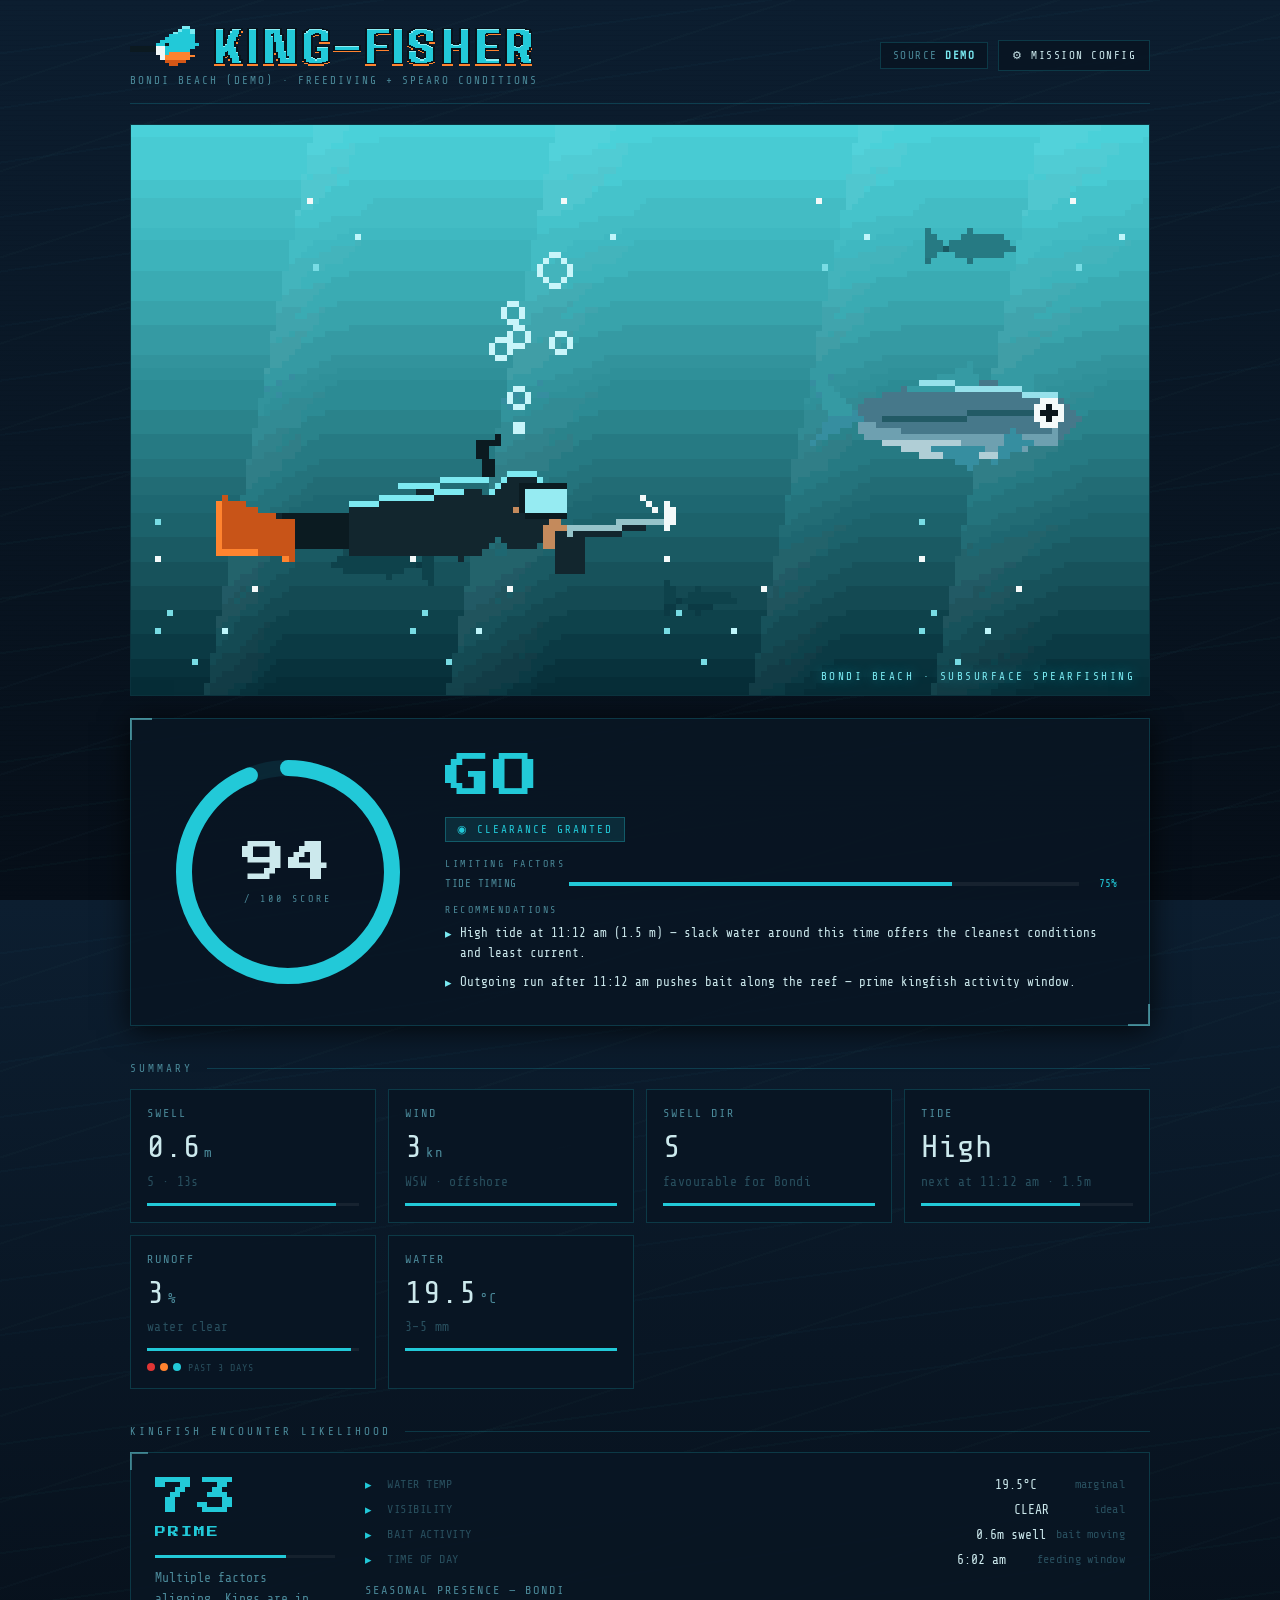
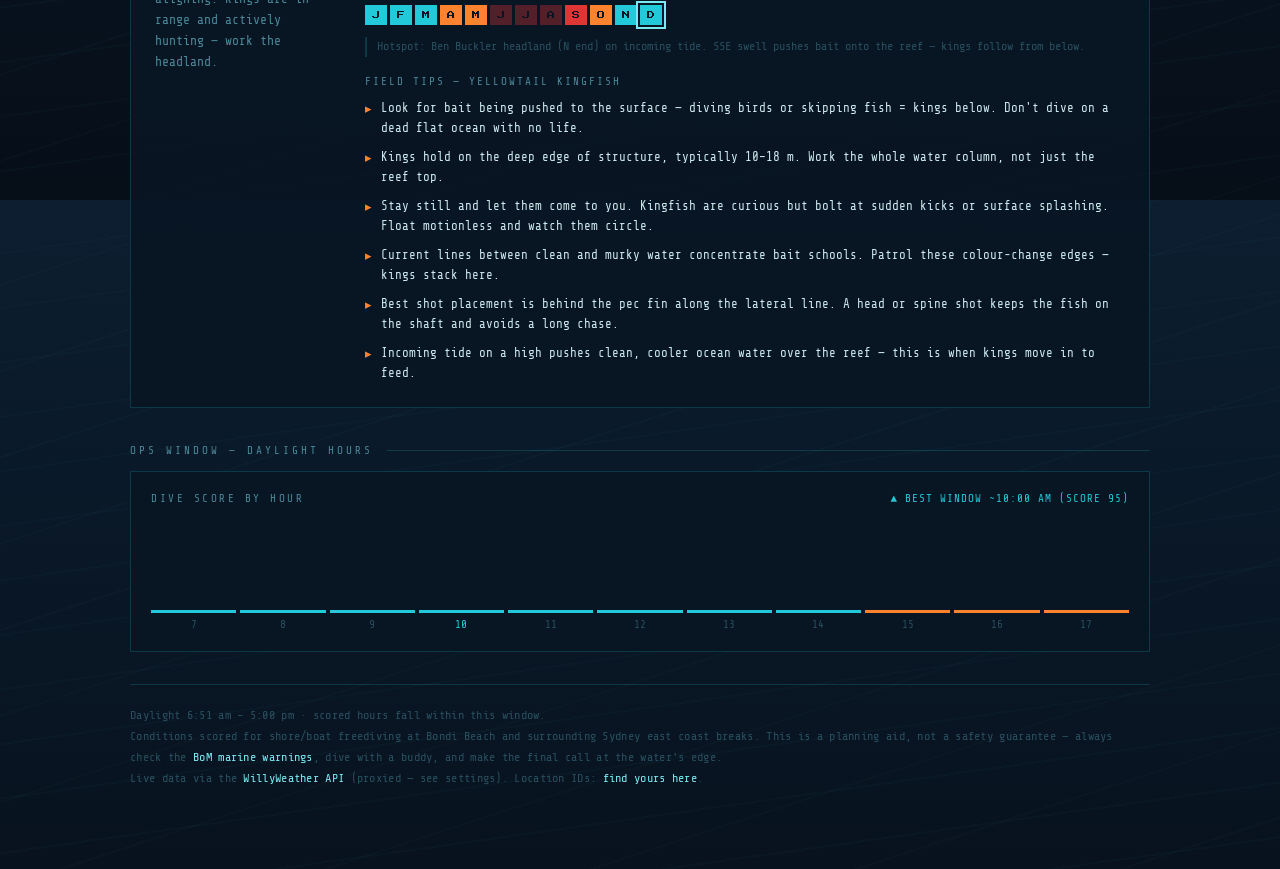
==== commit 6ff29b9c: "Add detailed recommendations, factor bars, KF tips, bigger text Co-Authored-By: Claude Sonnet 4.6 <n" ====
--- a/index.html
+++ b/index.html
@@ -57,7 +57,7 @@
   </section>
 
   <!-- FACTOR BREAKDOWN -->
-  <div class="section-label">Operational briefing</div>
+  <div class="section-label">Summary</div>
   <div class="grid" id="factor-grid"></div>
 
   <!-- KINGFISH INTEL -->
@@ -259,14 +259,83 @@
   flag.style.background='color-mix(in srgb,'+v.color+' 12%, transparent)';
   flag.style.border='1px solid color-mix(in srgb,'+v.color+' 30%, transparent)';
 
-  // limiting factor — most penalised among the high-weight factors
-  const limitKeys=['swellHeight','windSpeed','swellDir','rain','swellPeriod','tide'];
-  let worstK=null, worstImpact=Infinity;
-  for(const k of limitKeys){ if(subs[k]<worstImpact){ worstImpact=subs[k]; worstK=k; } }
-  const limitLabels={swellHeight:'SWELL SIZE',windSpeed:'WIND SPEED',swellDir:'SWELL DIRECTION',rain:'RAIN / RUNOFF',swellPeriod:'SWELL PERIOD',tide:'TIDE TIMING'};
-  const lim=document.getElementById('limiting');
-  lim.style.display = worstImpact>0.78 ? 'none' : 'block';
-  if(worstImpact<=0.78) lim.innerHTML='Limiting factor: <b>'+limitLabels[worstK]+'</b>';
+  // ---- Limiting factors + recommendations ----
+  const lim = document.getElementById('limiting');
+  const factorLabels = {
+    swellHeight:'Swell height', windSpeed:'Wind speed', swellDir:'Swell direction',
+    rain:'Rain / runoff', swellPeriod:'Swell period', tide:'Tide timing',
+    windDir:'Wind direction', waterTemp:'Water temp',
+  };
+
+  // Sort all scored factors by quality, worst first
+  const sortedFactors = Object.keys(WEIGHTS)
+    .filter(k => subs[k] !== undefined)
+    .map(k => ({k, v: subs[k]}))
+    .sort((a,b) => a.v - b.v);
+  const weakFactors = sortedFactors.filter(f => f.v < 0.82).slice(0, 3);
+
+  let limHtml = '';
+
+  // Factor bars
+  if(weakFactors.length){
+    limHtml += `<div class="rec-header">Limiting factors</div><div class="rec-factors">`;
+    limHtml += weakFactors.map(f =>
+      `<div class="rec-factor-row">`+
+      `<span class="rec-factor-name">${factorLabels[f.k]}</span>`+
+      `<div class="rec-bar"><i style="width:${Math.round(f.v*100)}%;background:${barColor(f.v)}"></i></div>`+
+      `<span class="rec-pct" style="color:${barColor(f.v)}">${Math.round(f.v*100)}%</span>`+
+      `</div>`
+    ).join('');
+    limHtml += `</div>`;
+  }
+
+  // Actionable recommendations
+  const recs = [];
+  const hour = new Date(now).getHours();
+
+  if(subs.windSpeed < 0.72){
+    if(hour >= 10 && d.windKn > 8)
+      recs.push(`Sea breeze is building (${Math.round(d.windKn)} kn ${fmtDir(d.windDeg)}). Try again early morning — Bondi is typically glassy before 9am.`);
+    else
+      recs.push(`Wind at ${Math.round(d.windKn)} kn. Conditions improve when it drops below 5 kn.`);
+  }
+  if(subs.swellHeight < 0.65){
+    if(d.swellHeight > 1.5)
+      recs.push(`Swell at ${d.swellHeight.toFixed(1)} m is too big. Wait for it to settle below 0.4 m — check the forecast for the next calm window.`);
+    else
+      recs.push(`Swell at ${d.swellHeight.toFixed(1)} m is marginal. Under 0.4 m is ideal for Bondi.`);
+  }
+  if(subs.swellDir < 0.55)
+    recs.push(`${fmtDir(d.swellDeg)} swell is unfavourable for Bondi. Wait for a south to SSE window (155–185°) — cleaner water and active bait.`);
+  if(subs.rain < 0.70)
+    recs.push(`${Math.round(d.rainProb)}% rain probability means runoff risk. Visibility typically recovers 2–3 days after rain clears.`);
+
+  // Next tide
+  const upcomingTides = (d.tides||[]).filter(t=>t.time>now).sort((a,b)=>a.time-b.time);
+  if(upcomingTides.length){
+    const nt = upcomingTides[0];
+    recs.push(`${nt.type==='high'?'High':'Low'} tide at ${fmtTime(nt.time)} (${nt.height.toFixed(1)} m) — slack water around this time offers the cleanest conditions and least current.`);
+    if(nt.type==='high' && upcomingTides[1]){
+      recs.push(`Outgoing run after ${fmtTime(nt.time)} pushes bait along the reef — prime kingfish activity window.`);
+    }
+  }
+
+  // Best upcoming hourly window
+  const futureHours = (d.hourly||[])
+    .filter(h => h.time > now && h.time <= (d.sunset||Infinity))
+    .map(h => ({...h, _sc: hourlyScore({...h, tides:d.tides}, h.time)}))
+    .sort((a,b) => b._sc - a._sc);
+  if(futureHours.length && futureHours[0]._sc > score + 6)
+    recs.push(`Best upcoming window today: ~${fmtTime(futureHours[0].time)} — projected score ${futureHours[0]._sc}.`);
+
+  if(recs.length){
+    limHtml += `<div class="rec-header">Recommendations</div><div class="rec-list">`;
+    limHtml += recs.map(r=>`<div class="rec-item"><span class="rec-arrow">▸</span>${r}</div>`).join('');
+    limHtml += `</div>`;
+  }
+
+  lim.style.display = limHtml ? 'block' : 'none';
+  lim.innerHTML = limHtml;
 
   // factor cards — 6 key factors, compact (no explanatory text)
   const wDir = scoreWindDir(d.windDeg);
@@ -467,7 +536,18 @@
       `</div>`+
       `<div class="kf-season-hd">SEASONAL PRESENCE — BONDI</div>`+
       `<div class="kf-months">${monthDots}</div>`+
-      `<div class="kf-field-note">Hotspot: Ben Buckler headland (N end), incoming tide. Look for bait schools being pushed up by SSE swell — kings follow underneath.</div>`+
+      `<div class="kf-field-note">Hotspot: Ben Buckler headland (N end) on incoming tide. SSE swell pushes bait onto the reef — kings follow from below.</div>`+
+      `<div class="kf-tips-hd">Field tips — yellowtail kingfish</div>`+
+      `<div class="kf-tips">`+
+        [
+          `Look for bait being pushed to the surface — diving birds or skipping fish = kings below. Don't dive on a dead flat ocean with no life.`,
+          `Kings hold on the deep edge of structure, typically 10–18 m. Work the whole water column, not just the reef top.`,
+          `Stay still and let them come to you. Kingfish are curious but bolt at sudden kicks or surface splashing. Float motionless and watch them circle.`,
+          `Current lines between clean and murky water concentrate bait schools. Patrol these colour-change edges — kings stack here.`,
+          `Best shot placement is behind the pec fin along the lateral line. A head or spine shot keeps the fish on the shaft and avoids a long chase.`,
+          `Incoming tide on a high pushes clean, cooler ocean water over the reef — this is when kings move in to feed.`,
+        ].map(t=>`<div class="kf-tip"><span class="kf-tip-arrow">▸</span>${t}</div>`).join('')+
+      `</div>`+
     `</div>`;
 }
 
--- a/css/style.css
+++ b/css/style.css
@@ -83,9 +83,6 @@
   display: block;
   image-rendering: pixelated;
   image-rendering: crisp-edges;
-  max-height: 260px;
-  object-fit: cover;
-  object-position: center 40%;
 }
 .gif-banner-label {
   position: absolute;
@@ -245,14 +242,42 @@
   border-style: solid;
   text-transform: uppercase;
 }
-.limiting {
-  margin-top: 12px;
-  font-size: 12px;
-  color: var(--muted);
-  letter-spacing: 1px;
-  text-transform: uppercase;
-}
-.limiting b { color: var(--cyan); }
+.limiting { margin-top: 16px; }
+
+.rec-header {
+  font-size: 10px;
+  letter-spacing: 2.5px;
+  color: var(--muted);
+  text-transform: uppercase;
+  margin-bottom: 8px;
+  margin-top: 14px;
+}
+.rec-header:first-child { margin-top: 0; }
+
+.rec-factors { display: flex; flex-direction: column; gap: 7px; margin-bottom: 2px; }
+.rec-factor-row { display: flex; align-items: center; gap: 8px; }
+.rec-factor-name {
+  width: 116px;
+  flex: none;
+  font-size: 11px;
+  letter-spacing: .5px;
+  text-transform: uppercase;
+  color: var(--muted);
+}
+.rec-bar { flex: 1; height: 4px; background: rgba(255,255,255,.06); overflow: hidden; }
+.rec-bar i { display: block; height: 100%; transition: width .8s cubic-bezier(.2,.8,.2,1); }
+.rec-pct { font-size: 11px; min-width: 30px; text-align: right; }
+
+.rec-list { display: flex; flex-direction: column; gap: 9px; }
+.rec-item {
+  display: flex;
+  gap: 8px;
+  align-items: flex-start;
+  font-size: 12.5px;
+  color: var(--ink);
+  line-height: 1.6;
+}
+.rec-arrow { color: var(--cyan); flex: none; margin-top: 1px; }
 
 /* ---- SECTION LABEL ---- */
 .section-label {
@@ -286,24 +311,24 @@
 .card:hover { border-color: rgba(34, 201, 216, .42); }
 
 .card .lbl {
-  font-size: 11px;
-  letter-spacing: 2.5px;
+  font-size: 12px;
+  letter-spacing: 2px;
   color: var(--muted);
   text-transform: uppercase;
 }
 .card .val {
   font-family: 'Share Tech Mono', monospace;
-  font-size: 30px;
+  font-size: 32px;
   margin-top: 10px;
   line-height: 1.1;
   letter-spacing: 1px;
 }
 .card .val small {
-  font-size: 13px;
+  font-size: 14px;
   color: var(--muted);
   margin-left: 3px;
 }
-.card .meta { font-size: 12px; color: var(--muted-2); margin-top: 8px; letter-spacing: .5px; }
+.card .meta { font-size: 13px; color: var(--muted-2); margin-top: 8px; letter-spacing: .4px; }
 .bar { height: 3px; background: rgba(255, 255, 255, .06); margin-top: 14px; overflow: hidden; }
 .bar i { display: block; height: 100%; transition: width .8s cubic-bezier(.2, .8, .2, 1); }
 
@@ -521,17 +546,17 @@
   overflow: hidden;
 }
 .kf-bar i { display: block; height: 100%; transition: width .9s cubic-bezier(.2, .8, .2, 1); }
-.kf-sub { font-size: 12px; color: var(--muted); line-height: 1.6; }
-
-.kf-checks { display: flex; flex-direction: column; gap: 9px; margin-bottom: 16px; }
-.kf-check { display: flex; align-items: center; gap: 8px; font-size: 12px; }
-.kf-tick { font-size: 12px; flex: none; width: 12px; }
-.kf-chk-label { flex: 1; color: var(--muted-2); letter-spacing: .5px; text-transform: uppercase; font-size: 11px; }
-.kf-chk-val { min-width: 72px; color: var(--ink); }
-.kf-chk-note { color: var(--muted-2); font-size: 11px; letter-spacing: .3px; text-align: right; }
+.kf-sub { font-size: 13px; color: var(--muted); line-height: 1.6; }
+
+.kf-checks { display: flex; flex-direction: column; gap: 10px; margin-bottom: 16px; }
+.kf-check { display: flex; align-items: center; gap: 8px; font-size: 13px; }
+.kf-tick { font-size: 13px; flex: none; width: 14px; }
+.kf-chk-label { flex: 1; color: var(--muted-2); letter-spacing: .5px; text-transform: uppercase; font-size: 12px; }
+.kf-chk-val { min-width: 72px; color: var(--ink); font-size: 13px; }
+.kf-chk-note { color: var(--muted-2); font-size: 12px; letter-spacing: .3px; text-align: right; }
 
 .kf-season-hd {
-  font-size: 11px;
+  font-size: 12px;
   letter-spacing: 2px;
   color: var(--muted);
   text-transform: uppercase;
@@ -554,12 +579,31 @@
 }
 .kf-field-note {
   margin-top: 12px;
-  font-size: 11px;
+  font-size: 12px;
   color: var(--muted-2);
   line-height: 1.65;
   border-left: 2px solid var(--panel-edge);
   padding-left: 10px;
 }
+
+/* ---- KINGFISH TIPS ---- */
+.kf-tips-hd {
+  font-size: 11px;
+  letter-spacing: 2px;
+  color: var(--muted);
+  text-transform: uppercase;
+  margin: 18px 0 10px;
+}
+.kf-tips { display: flex; flex-direction: column; gap: 9px; }
+.kf-tip {
+  display: flex;
+  gap: 9px;
+  align-items: flex-start;
+  font-size: 12.5px;
+  color: var(--ink);
+  line-height: 1.6;
+}
+.kf-tip-arrow { color: var(--caution); flex: none; margin-top: 1px; }
 
 /* ---- RAIN HISTORY ---- */
 .rain-hist {
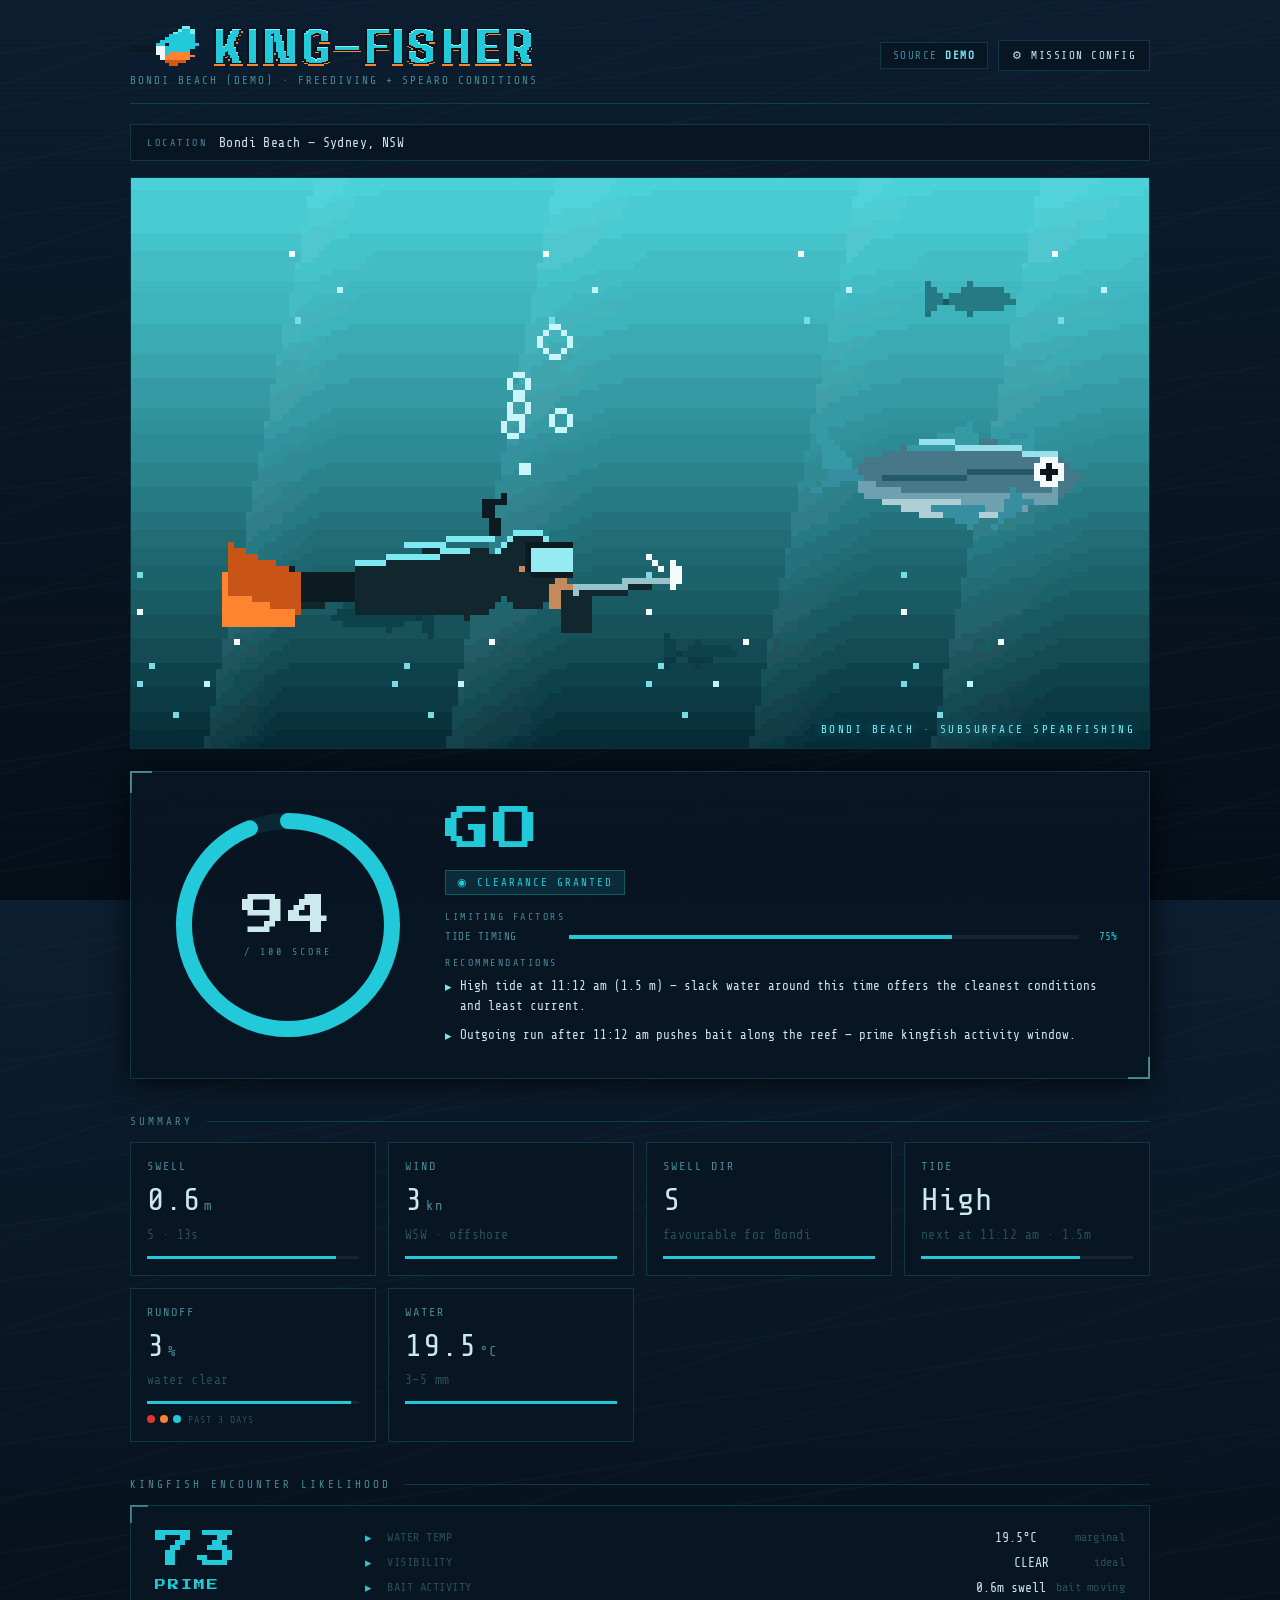
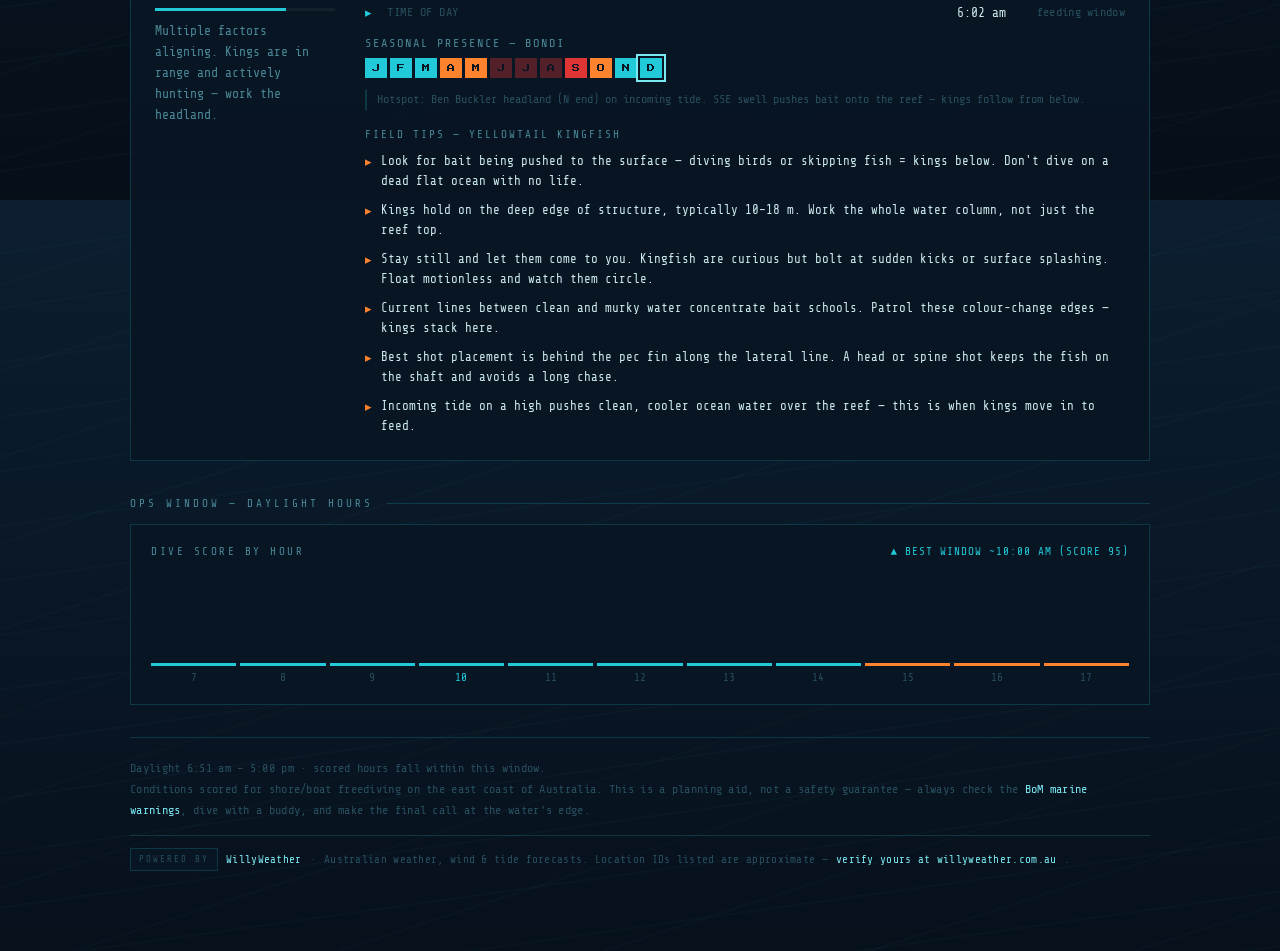
==== commit 5cef0e26: "Add east coast location selector and WillyWeather attribution Co-Authored-By: Claude Sonnet 4.6 <nor" ====
--- a/index.html
+++ b/index.html
@@ -29,6 +29,13 @@
 
   <div class="live-banner" id="live-banner"></div>
 
+  <!-- LOCATION SELECTOR -->
+  <div class="loc-bar">
+    <span class="loc-bar-label">Location</span>
+    <select class="loc-select" id="loc-select" aria-label="Select dive location"></select>
+    <span class="loc-bar-note" id="loc-bar-note"></span>
+  </div>
+
   <!-- HERO GIF -->
   <div class="gif-banner">
     <img src="images/chase_wide.gif" class="chase-gif" alt="Spearfisher chasing kingfish">
@@ -76,11 +83,15 @@
 
   <footer>
     <div id="sun-line"></div>
-    Conditions scored for shore/boat freediving at Bondi Beach and surrounding Sydney east coast breaks. This is a planning aid, not a
+    Conditions scored for shore/boat freediving on the east coast of Australia. This is a planning aid, not a
     safety guarantee — always check the <a href="http://www.bom.gov.au/nsw/warnings/" target="_blank" rel="noopener">BoM marine warnings</a>,
-    dive with a buddy, and make the final call at the water's edge.<br>
-    Live data via the <a href="https://www.willyweather.com.au/info/api.html" target="_blank" rel="noopener">WillyWeather API</a>
-    (proxied — see settings). Location IDs: <a href="https://oztides.mltindustries.com.au/" target="_blank" rel="noopener">find yours here</a>.
+    dive with a buddy, and make the final call at the water's edge.
+    <div class="ww-credit">
+      <span class="ww-badge">Powered by</span>
+      <a href="https://www.willyweather.com.au/info/api.html" target="_blank" rel="noopener" class="ww-link">WillyWeather</a>
+      <span class="ww-sep">·</span> Australian weather, wind &amp; tide forecasts.
+      Location IDs listed are approximate — <a href="https://www.willyweather.com.au" target="_blank" rel="noopener" class="ww-link">verify yours at willyweather.com.au</a>.
+    </div>
   </footer>
 </div>
 
@@ -126,9 +137,35 @@
 const state = {
   mode: 'demo',
   proxy: '',
-  locationId: '4950',
-  locationName: 'Sydney',
+  locationId: '16636',
+  locationName: 'Bondi Beach',
 };
+
+/* East-coast locations — IDs are WillyWeather location codes.
+   Verify/update IDs at willyweather.com.au if using live data. */
+const EAST_COAST_LOCATIONS = [
+  // ── Sydney metro ──────────────────────────────────────────
+  { id:'16636', name:'Bondi Beach',      sub:'Sydney, NSW' },
+  { id:'16757', name:'Coogee',           sub:'Sydney, NSW' },
+  { id:'16760', name:'Maroubra',         sub:'Sydney, NSW' },
+  { id:'16723', name:'Manly',            sub:'Sydney, NSW' },
+  { id:'16680', name:'Cronulla',         sub:'Sydney, NSW' },
+  { id:'16710', name:'Long Reef',        sub:'Sydney, NSW' },
+  // ── NSW coast ─────────────────────────────────────────────
+  { id:'4968',  name:'Wollongong',       sub:'Illawarra, NSW' },
+  { id:'5038',  name:'Jervis Bay',       sub:'South Coast, NSW' },
+  { id:'5042',  name:'Batemans Bay',     sub:'South Coast, NSW' },
+  { id:'5048',  name:'Narooma',          sub:'South Coast, NSW' },
+  { id:'4998',  name:'Newcastle',        sub:'Hunter, NSW' },
+  { id:'5003',  name:'Port Stephens',    sub:'Hunter, NSW' },
+  { id:'4856',  name:'Port Macquarie',   sub:'Mid North Coast, NSW' },
+  { id:'4852',  name:'Coffs Harbour',    sub:'Mid North Coast, NSW' },
+  { id:'4819',  name:'Byron Bay',        sub:'Northern Rivers, NSW' },
+  // ── Queensland ────────────────────────────────────────────
+  { id:'4825',  name:'Gold Coast',       sub:'QLD' },
+  { id:'4838',  name:'Sunshine Coast',   sub:'QLD' },
+  { id:'4843',  name:'Noosa',            sub:'QLD' },
+];
 
 /* ============================================================
    SCORING ENGINE  (the actual "is it diveable" logic)
@@ -623,7 +660,7 @@
   if(now<at(4)||now>at(19)) cur=hourly.find(h=>new Date(h.time).getHours()===9);
 
   return {
-    now, locationName:'Bondi Beach (demo)',
+    now, locationName: state.locationName + ' (demo)',
     swellHeight:cur.swellHeight, swellPeriod:cur.swellPeriod, swellDeg:170,
     windKn:cur.windKn, windDeg:cur.windDeg,
     rainProb:cur.rainProb, waterTemp:19.5,
@@ -745,7 +782,33 @@
 document.getElementById('open-settings').addEventListener('click',openModal);
 document.getElementById('scrim').addEventListener('click',e=>{ if(e.target.id==='scrim') closeModal(); });
 
+/* location selector */
+function initLocationSelector(){
+  const sel = document.getElementById('loc-select');
+  const note = document.getElementById('loc-bar-note');
+  EAST_COAST_LOCATIONS.forEach((loc, i) => {
+    const opt = document.createElement('option');
+    opt.value = i;
+    opt.textContent = loc.name + '  —  ' + loc.sub;
+    if(loc.id === state.locationId) opt.selected = true;
+    sel.appendChild(opt);
+  });
+  sel.addEventListener('change', e => {
+    const loc = EAST_COAST_LOCATIONS[+e.target.value];
+    state.locationId   = loc.id;
+    state.locationName = loc.name;
+    note.textContent   = state.mode === 'live' ? 'ID: ' + loc.id : '';
+    load();
+  });
+  // show ID hint in live mode
+  if(state.mode === 'live'){
+    const cur = EAST_COAST_LOCATIONS.find(l => l.id === state.locationId);
+    if(cur) note.textContent = 'ID: ' + cur.id;
+  }
+}
+
 /* boot */
+initLocationSelector();
 load();
 </script>
 </body>
--- a/css/style.css
+++ b/css/style.css
@@ -69,6 +69,45 @@
   padding: 24px 20px 80px;
 }
 
+/* ---- LOCATION BAR ---- */
+.loc-bar {
+  display: flex;
+  align-items: center;
+  gap: 12px;
+  background: var(--panel);
+  border: 1px solid var(--panel-edge);
+  padding: 10px 16px;
+  margin-bottom: 16px;
+}
+.loc-bar-label {
+  font-size: 10px;
+  letter-spacing: 2.5px;
+  color: var(--muted);
+  text-transform: uppercase;
+  flex: none;
+}
+.loc-select {
+  flex: 1;
+  background: transparent;
+  border: none;
+  color: var(--ink);
+  font-family: 'Share Tech Mono', monospace;
+  font-size: 13px;
+  letter-spacing: .4px;
+  cursor: pointer;
+  -webkit-appearance: none;
+  appearance: none;
+  max-width: 420px;
+}
+.loc-select option { background: #0a1828; color: var(--ink); }
+.loc-select:focus { outline: none; }
+.loc-bar-note {
+  font-size: 10px;
+  letter-spacing: 1.5px;
+  color: var(--muted-2);
+  margin-left: auto;
+}
+
 /* ---- GIF BANNER ---- */
 .gif-banner {
   border: 1px solid var(--panel-edge);
@@ -371,6 +410,31 @@
 }
 footer a { color: var(--cyan); text-decoration: none; }
 
+.ww-credit {
+  display: flex;
+  align-items: center;
+  flex-wrap: wrap;
+  gap: 8px;
+  margin-top: 14px;
+  padding-top: 12px;
+  border-top: 1px solid var(--panel-edge);
+  font-size: 11px;
+  color: var(--muted-2);
+}
+.ww-badge {
+  font-size: 9px;
+  letter-spacing: 2px;
+  text-transform: uppercase;
+  color: var(--muted-2);
+  background: var(--panel);
+  border: 1px solid var(--panel-edge);
+  padding: 3px 8px;
+  white-space: nowrap;
+}
+.ww-link { color: var(--cyan); text-decoration: none; }
+.ww-link:hover { color: var(--ink); }
+.ww-sep { color: var(--muted-2); }
+
 /* ---- MODAL ---- */
 .scrim {
   position: fixed;
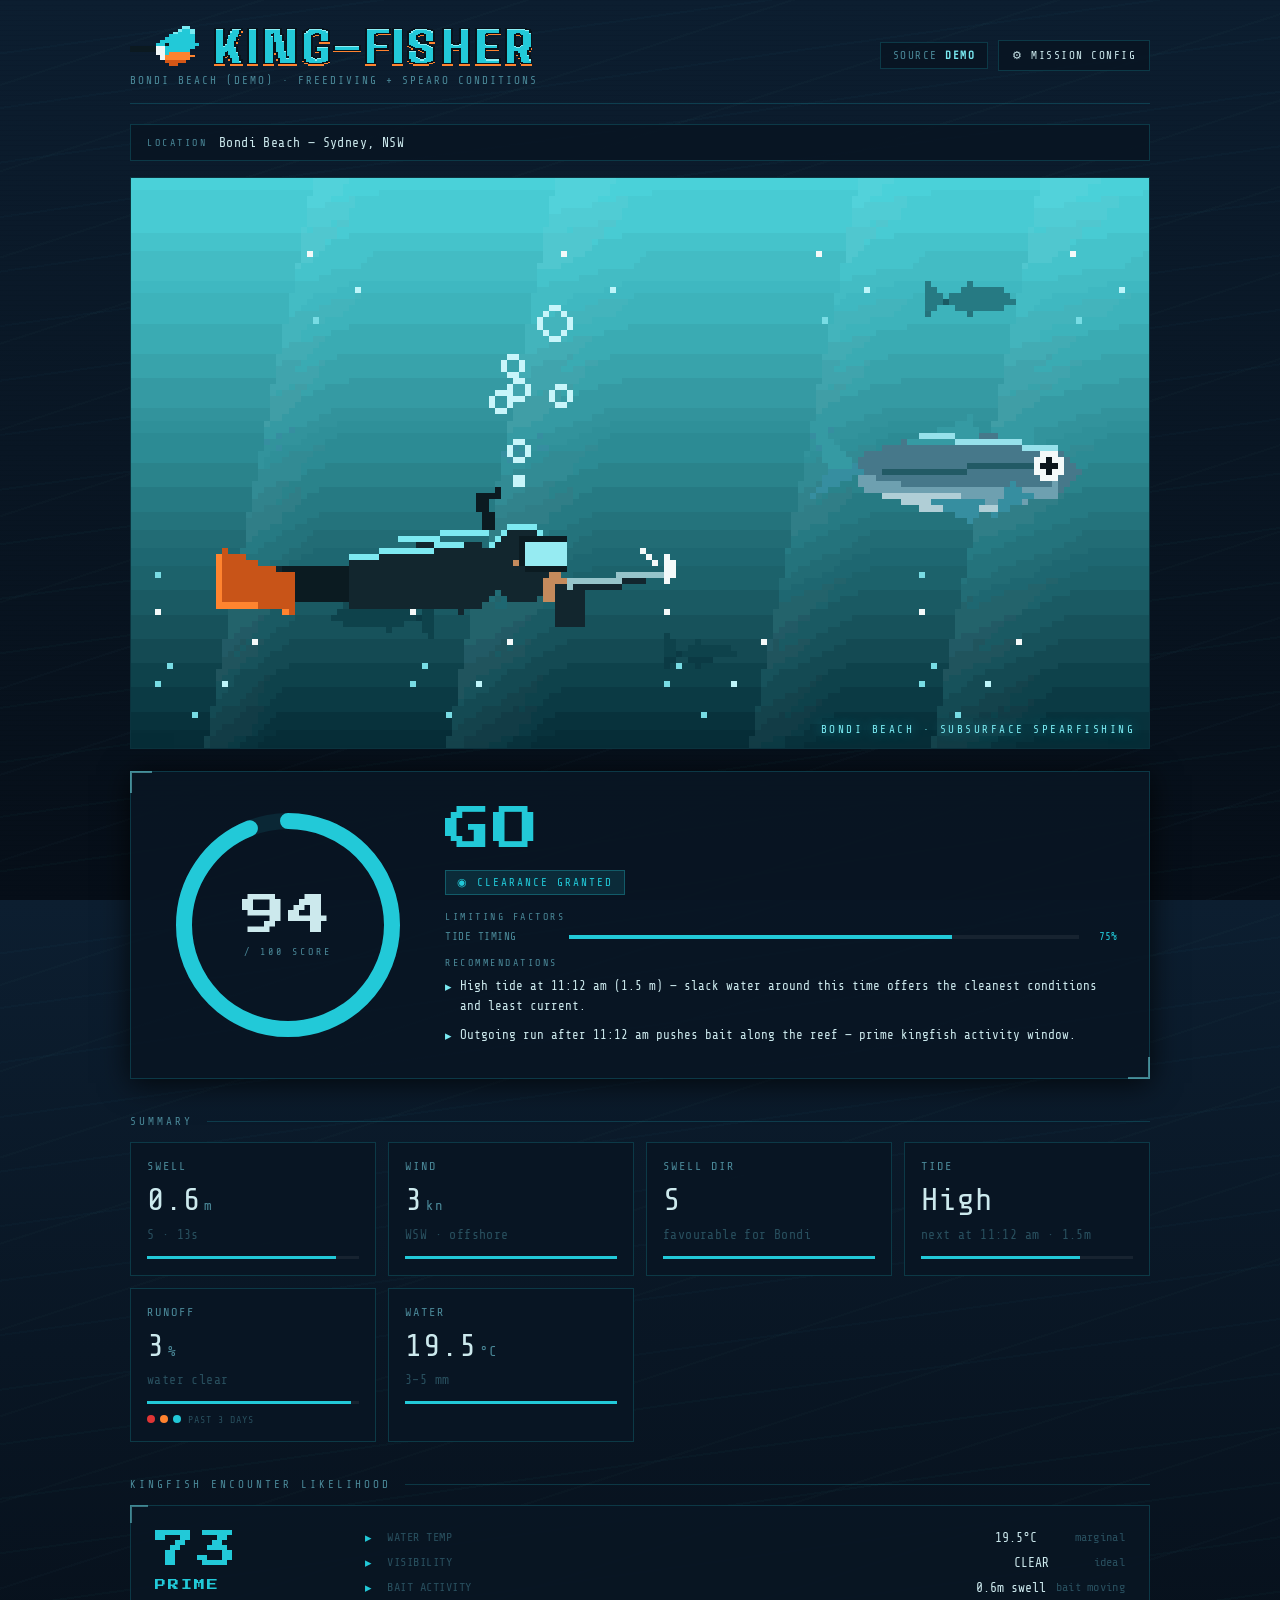
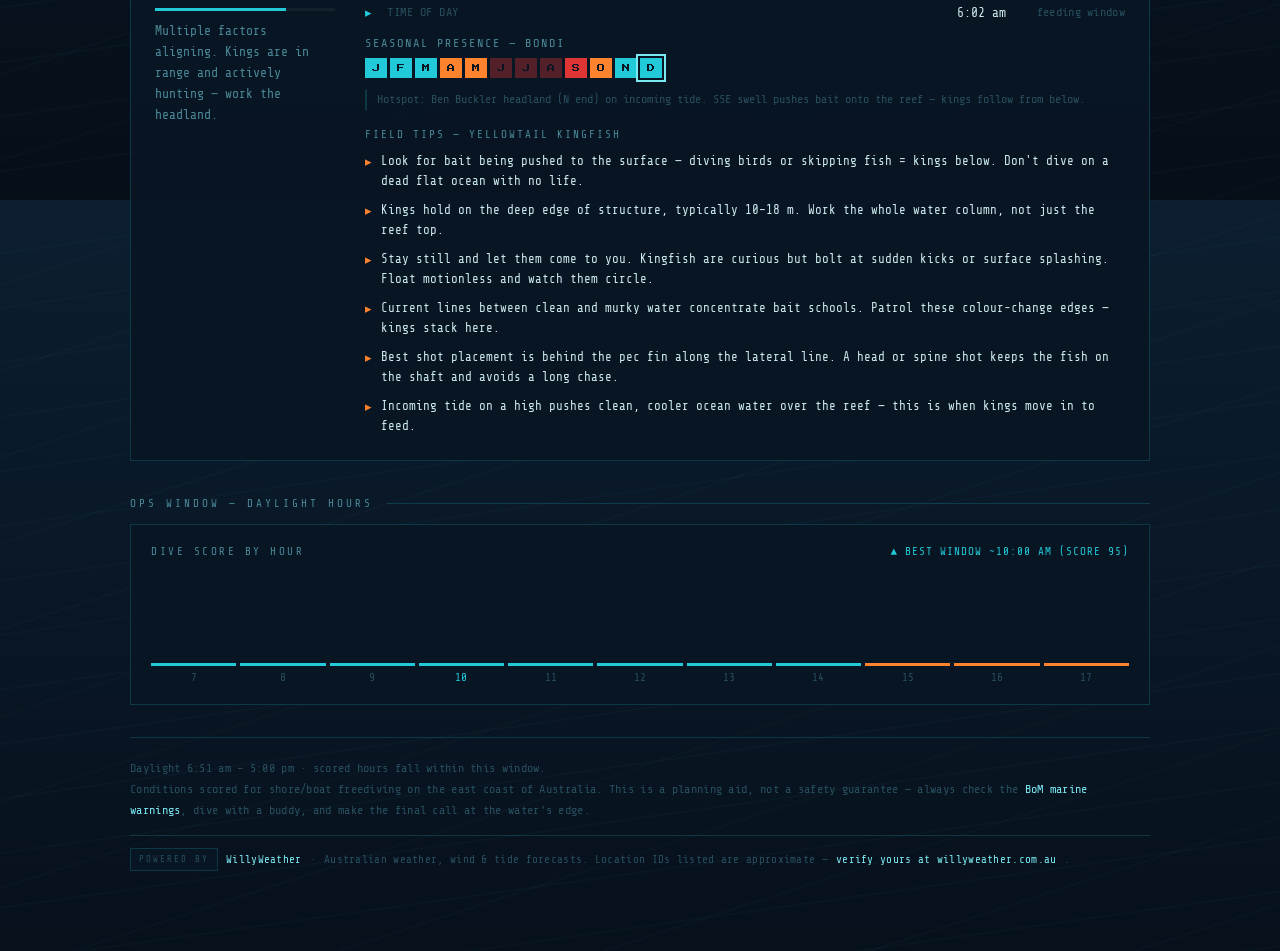
==== commit 0e9a0df7: "Rename tab title to .::King-Fisher::. Co-Authored-By: Claude Sonnet 4.6 <noreply@anthropic.com>" ====
--- a/index.html
+++ b/index.html
@@ -3,7 +3,7 @@
 <head>
 <meta charset="utf-8">
 <meta name="viewport" content="width=device-width, initial-scale=1">
-<title>GO / NO-GO — Bondi Beach Spearfishing Conditions</title>
+<title>.::King-Fisher::.</title>
 <link rel="preconnect" href="https://fonts.googleapis.com">
 <link rel="preconnect" href="https://fonts.gstatic.com" crossorigin>
 <link href="https://fonts.googleapis.com/css2?family=Press+Start+2P&family=Share+Tech+Mono&display=swap" rel="stylesheet">
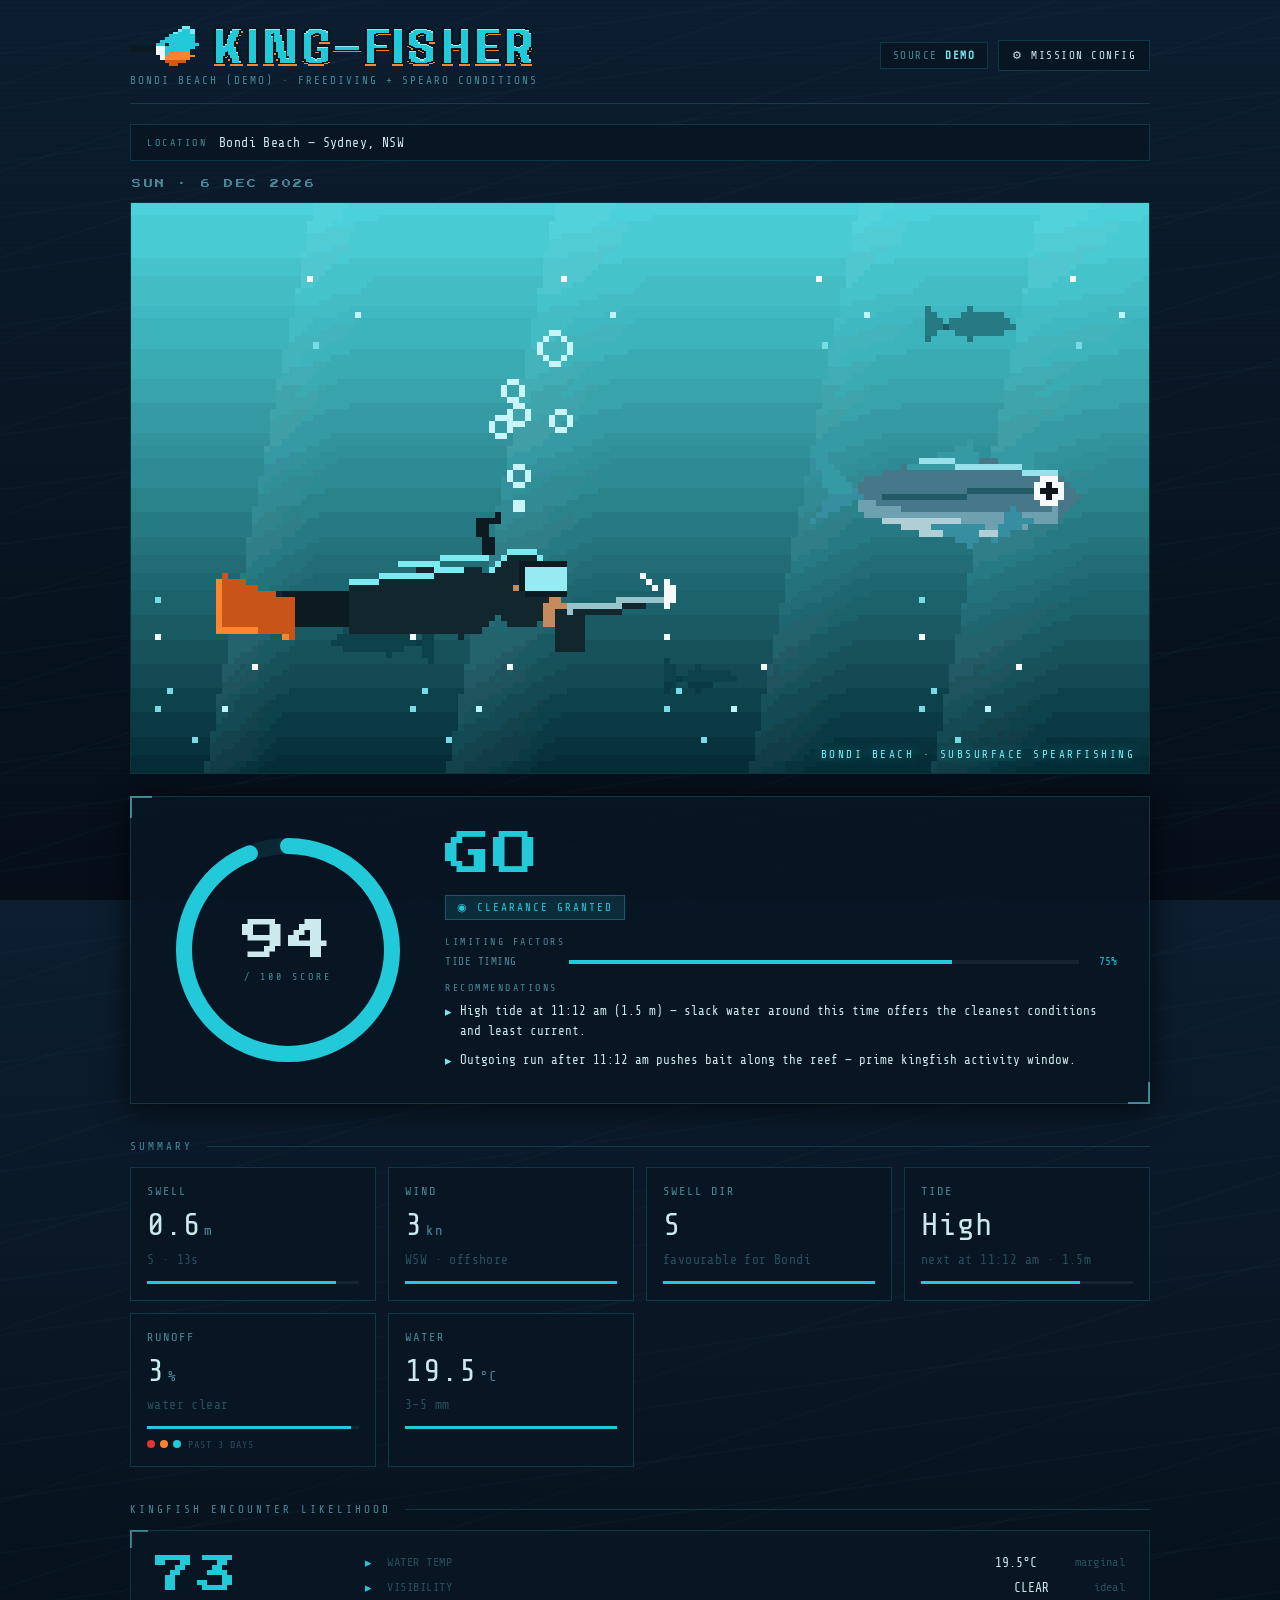
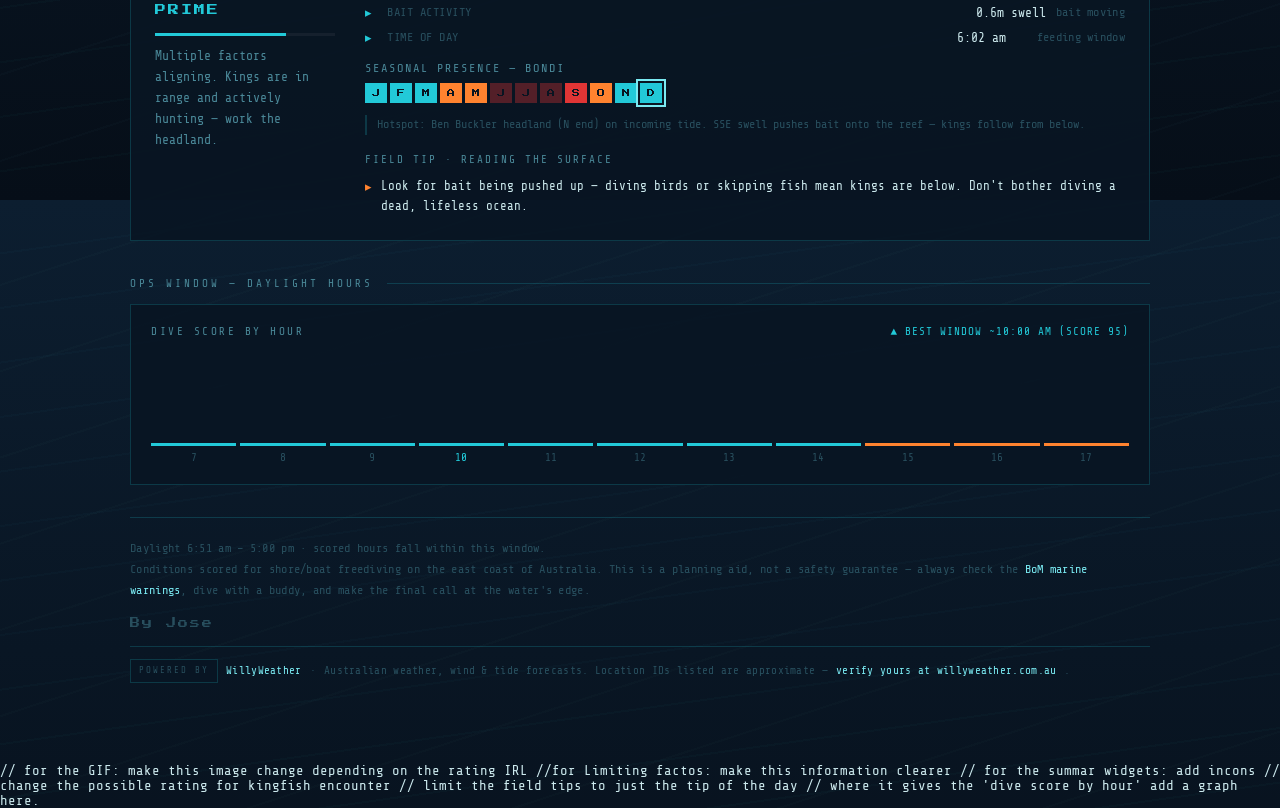
==== commit 9e0b23df: "Add date display, condition-based single daily kingfish tip Co-Authored-By: Claude Sonnet 4.6 <norep" ====
--- a/index.html
+++ b/index.html
@@ -35,6 +35,7 @@
     <select class="loc-select" id="loc-select" aria-label="Select dive location"></select>
     <span class="loc-bar-note" id="loc-bar-note"></span>
   </div>
+  <div class="date-bar" id="date-bar"></div>
 
   <!-- HERO GIF -->
   <div class="gif-banner">
@@ -86,6 +87,7 @@
     Conditions scored for shore/boat freediving on the east coast of Australia. This is a planning aid, not a
     safety guarantee — always check the <a href="http://www.bom.gov.au/nsw/warnings/" target="_blank" rel="noopener">BoM marine warnings</a>,
     dive with a buddy, and make the final call at the water's edge.
+    <div class="by-jose">By Jose</div>
     <div class="ww-credit">
       <span class="ww-badge">Powered by</span>
       <a href="https://www.willyweather.com.au/info/api.html" target="_blank" rel="noopener" class="ww-link">WillyWeather</a>
@@ -503,6 +505,64 @@
   return { score: Math.round(raw*100), season, vizScore, baitScore, timeScore, tempScore, month, hour };
 }
 
+/* One tip per day, chosen by current conditions. */
+const ALL_KF_TIPS = [
+  {
+    id:'bait', reason:'READING THE SURFACE',
+    text:`Look for bait being pushed up — diving birds or skipping fish mean kings are below. Don't bother diving a dead, lifeless ocean.`,
+  },
+  {
+    id:'depth', reason:'MID-DAY HUNTING',
+    text:`Kings push deeper in bright mid-day light, typically 10–18 m on the edge of structure. Work the water column down, not just the reef top.`,
+  },
+  {
+    id:'still', reason:'CALM CONDITIONS',
+    text:`In flat, clear water kings can see you clearly too. Stay motionless at depth and let them come to you — they're curious and will circle if you don't spook them.`,
+  },
+  {
+    id:'current', reason:'READING THE WATER',
+    text:`Current lines between clean and murky water concentrate bait schools. Patrol these colour-change edges — kingfish stack here waiting for an ambush.`,
+  },
+  {
+    id:'shot', reason:'SHOT PLACEMENT',
+    text:`Best placement is behind the pec fin along the lateral line for a spine hit. It keeps the fish on the shaft and stops the thrashing that loses fish on the surface.`,
+  },
+  {
+    id:'tide', reason:'TIDAL MOVEMENT',
+    text:`The run-in on a high tide pushes clean, cooler ocean water over the reef. Plan to be in the water 30 min before the tide peaks — this is when kings move in to feed.`,
+  },
+];
+
+function selectDailyTip(d, now){
+  const hour     = new Date(now).getHours();
+  const dayOfMon = new Date(now).getDate();
+  const nextTides = (d.tides||[]).filter(t=>t.time>now).sort((a,b)=>a.time-b.time);
+  const minsToNext = nextTides.length ? (nextTides[0].time-now)/60000 : Infinity;
+
+  // Approaching high tide within 90 min → tide tip
+  if(minsToNext < 90 && nextTides[0]?.type==='high')
+    return ALL_KF_TIPS.find(t=>t.id==='tide');
+
+  // Dawn or dusk feeding window → bait tip
+  if((hour>=5&&hour<=9)||(hour>=16&&hour<=19))
+    return ALL_KF_TIPS.find(t=>t.id==='bait');
+
+  // Mid-day → depth tip
+  if(hour>=11&&hour<=15)
+    return ALL_KF_TIPS.find(t=>t.id==='depth');
+
+  // Active swell with bait moving → current-line tip
+  if(d.swellHeight>=0.3&&d.swellHeight<=1.2)
+    return ALL_KF_TIPS.find(t=>t.id==='current');
+
+  // Calm/glassy → staying-still tip
+  if(d.windKn<=7)
+    return ALL_KF_TIPS.find(t=>t.id==='still');
+
+  // Fallback: rotate by day of month
+  return ALL_KF_TIPS[dayOfMon % ALL_KF_TIPS.length];
+}
+
 function kingfishLabel(score){
   if(score>=55) return{word:'PRIME',    color:'var(--go)',     sub:'Multiple factors aligning. Kings are in range and actively hunting — work the headland.'};
   if(score>=32) return{word:'LIKELY',   color:'var(--go)',     sub:'Good encounter probability. Check Ben Buckler and the southern reef edges.'};
@@ -574,17 +634,7 @@
       `<div class="kf-season-hd">SEASONAL PRESENCE — BONDI</div>`+
       `<div class="kf-months">${monthDots}</div>`+
       `<div class="kf-field-note">Hotspot: Ben Buckler headland (N end) on incoming tide. SSE swell pushes bait onto the reef — kings follow from below.</div>`+
-      `<div class="kf-tips-hd">Field tips — yellowtail kingfish</div>`+
-      `<div class="kf-tips">`+
-        [
-          `Look for bait being pushed to the surface — diving birds or skipping fish = kings below. Don't dive on a dead flat ocean with no life.`,
-          `Kings hold on the deep edge of structure, typically 10–18 m. Work the whole water column, not just the reef top.`,
-          `Stay still and let them come to you. Kingfish are curious but bolt at sudden kicks or surface splashing. Float motionless and watch them circle.`,
-          `Current lines between clean and murky water concentrate bait schools. Patrol these colour-change edges — kings stack here.`,
-          `Best shot placement is behind the pec fin along the lateral line. A head or spine shot keeps the fish on the shaft and avoids a long chase.`,
-          `Incoming tide on a high pushes clean, cooler ocean water over the reef — this is when kings move in to feed.`,
-        ].map(t=>`<div class="kf-tip"><span class="kf-tip-arrow">▸</span>${t}</div>`).join('')+
-      `</div>`+
+      (()=>{ const tip=selectDailyTip(d,now); return `<div class="kf-tips-hd">Field tip · ${tip.reason}</div><div class="kf-tips"><div class="kf-tip"><span class="kf-tip-arrow">▸</span>${tip.text}</div></div>`; })()+
     `</div>`;
 }
 
@@ -808,8 +858,23 @@
 }
 
 /* boot */
+(()=>{
+  const d=new Date();
+  const days=['SUN','MON','TUE','WED','THU','FRI','SAT'];
+  const months=['JAN','FEB','MAR','APR','MAY','JUN','JUL','AUG','SEP','OCT','NOV','DEC'];
+  document.getElementById('date-bar').textContent =
+    days[d.getDay()]+' · '+d.getDate()+' '+months[d.getMonth()]+' '+d.getFullYear();
+})();
 initLocationSelector();
 load();
 </script>
 </body>
 </html>
+
+
+// for the GIF: make this image change depending on the rating IRL
+//for Limiting factos: make this information clearer
+// for the summar widgets: add incons
+// change the possible rating for kingfish encounter 
+// limit the field tips to just the tip of the day 
+// where it gives the 'dive score by hour' add a graph here. 
--- a/css/style.css
+++ b/css/style.css
@@ -108,6 +108,16 @@
   margin-left: auto;
 }
 
+/* ---- DATE BAR ---- */
+.date-bar {
+  font-family: 'Press Start 2P', monospace;
+  font-size: 9px;
+  color: var(--muted);
+  letter-spacing: 2.5px;
+  text-transform: uppercase;
+  padding: 2px 2px 14px;
+}
+
 /* ---- GIF BANNER ---- */
 .gif-banner {
   border: 1px solid var(--panel-edge);
@@ -410,6 +420,14 @@
 }
 footer a { color: var(--cyan); text-decoration: none; }
 
+.by-jose {
+  font-family: 'Press Start 2P', monospace;
+  font-size: 10px;
+  color: var(--muted-2);
+  letter-spacing: 2px;
+  margin-top: 14px;
+}
+
 .ww-credit {
   display: flex;
   align-items: center;
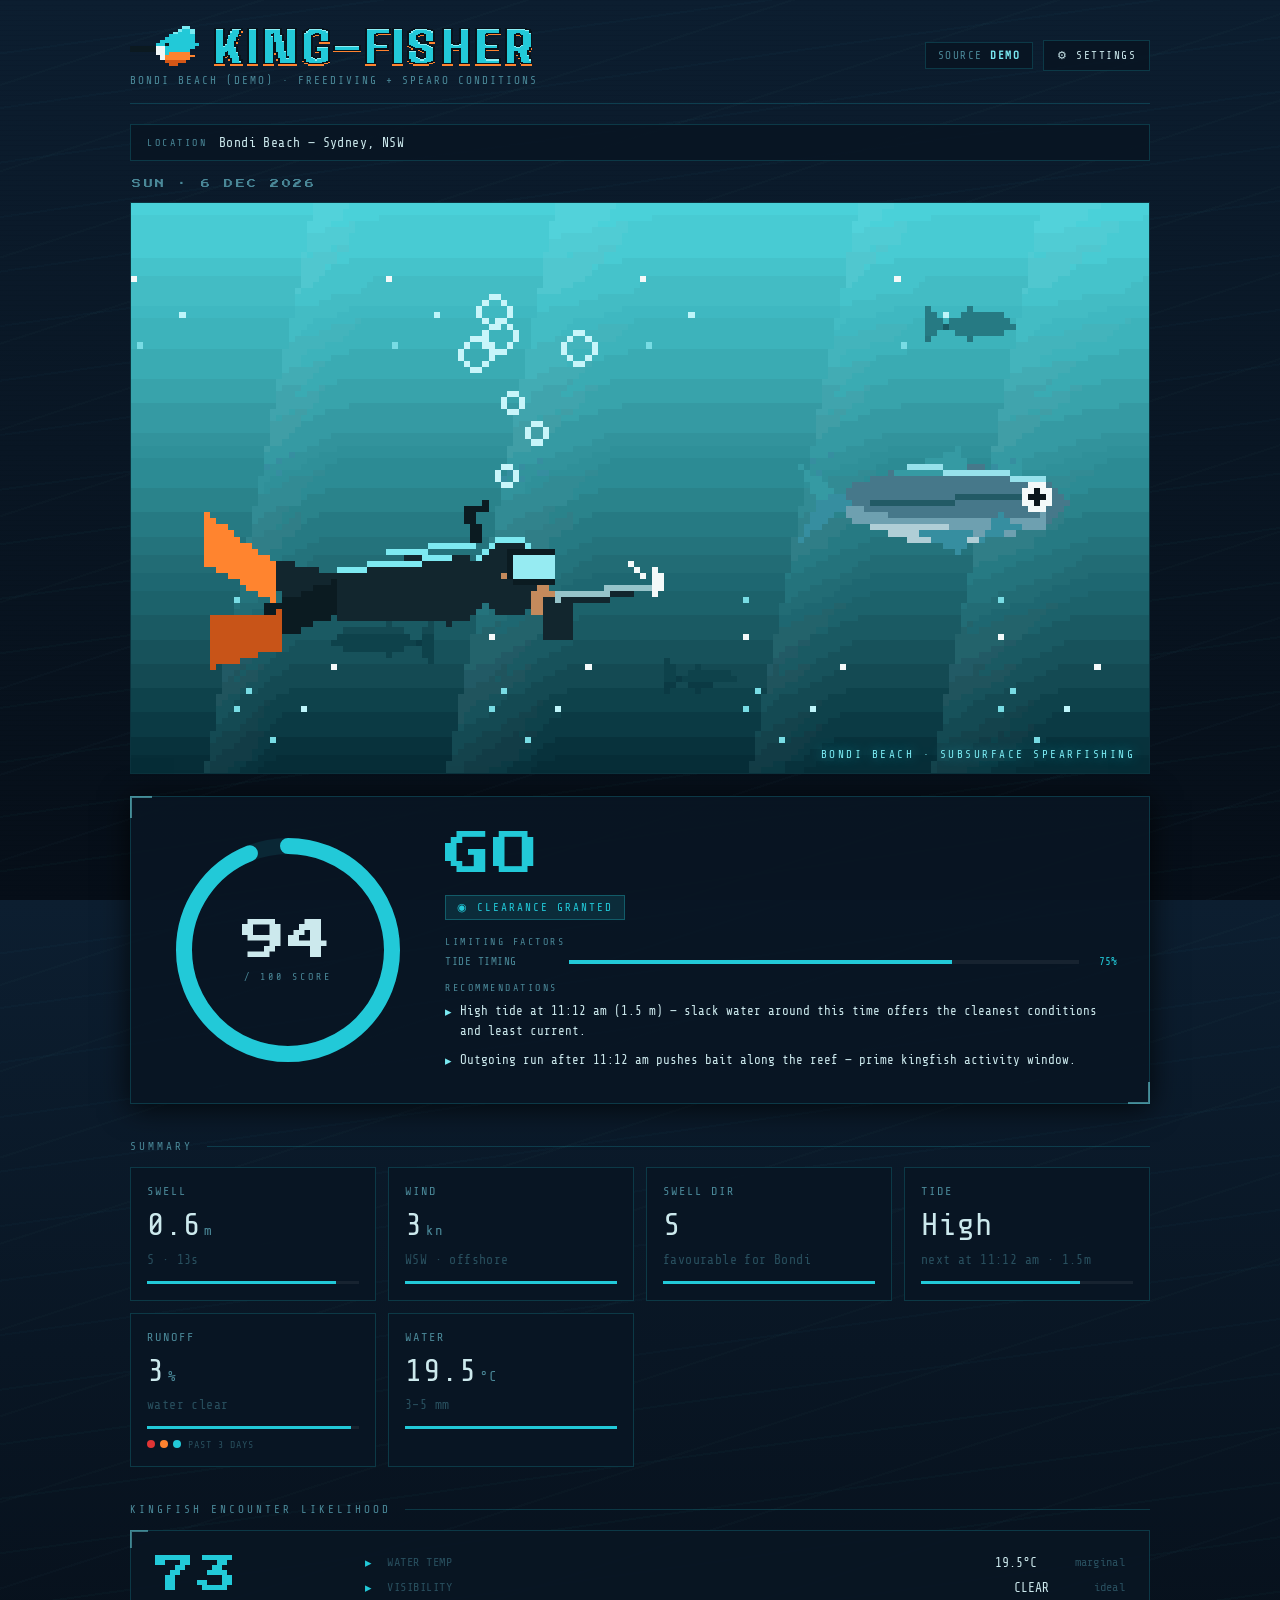
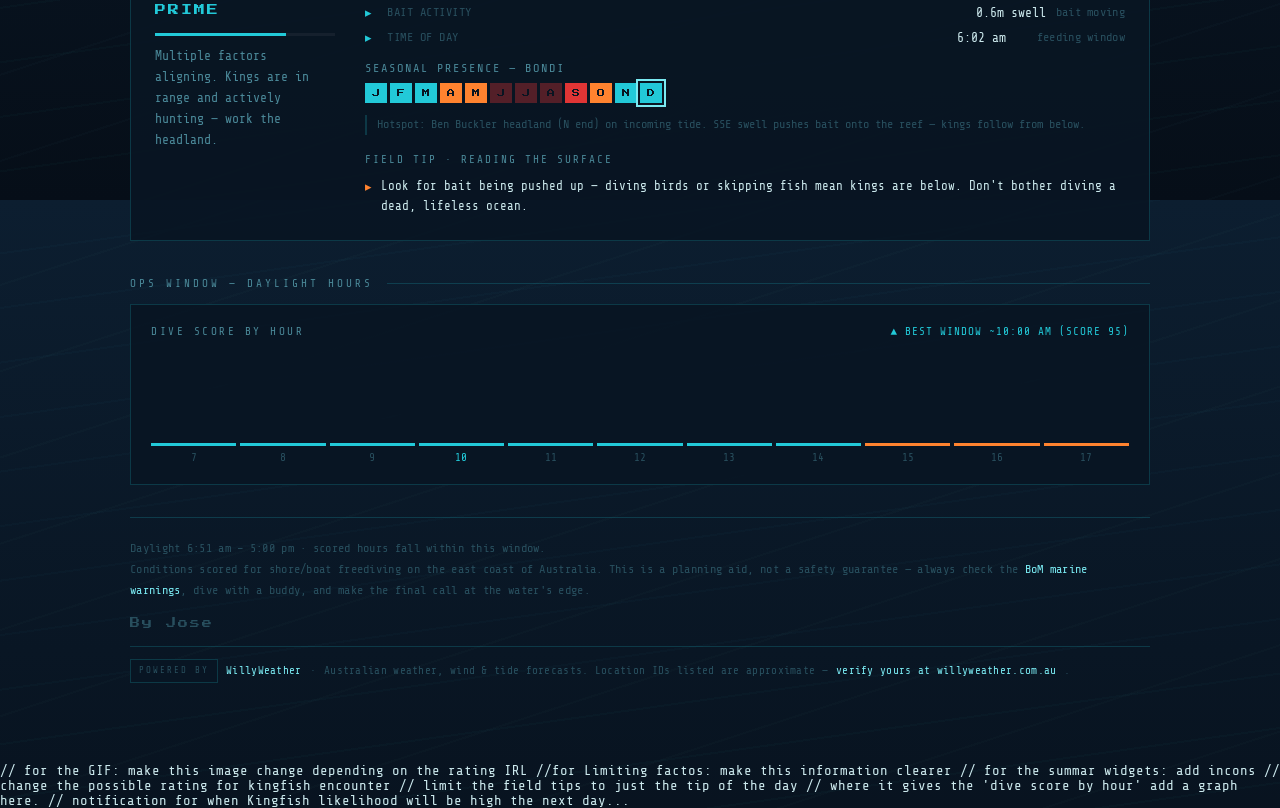
==== commit f4403421: "Persist settings to localStorage, rename Mission Config to Settings Co-Authored-By: Claude Sonnet 4." ====
--- a/index.html
+++ b/index.html
@@ -23,7 +23,7 @@
     </div>
     <div class="top-actions">
       <span class="pill" id="updated-pill">SOURCE <b id="source-tag">DEMO</b></span>
-      <button class="ghost" id="open-settings">⚙ MISSION CONFIG</button>
+      <button class="ghost" id="open-settings">⚙ Settings</button>
     </div>
   </header>
 
@@ -100,7 +100,7 @@
 <!-- SETTINGS MODAL -->
 <div class="scrim" id="scrim">
   <div class="modal">
-    <h2>Mission Config</h2>
+    <h2>Settings</h2>
     <p class="lead">Demo runs on baked-in sample data so you can see the app work. For live readings, point it at your
       WillyWeather proxy (a 15-line serverless function — your API key stays server-side, never in this page).</p>
     <div class="toggle-row">
@@ -818,6 +818,24 @@
 document.getElementById('in-loc').addEventListener('change',e=>{
   document.getElementById('in-loc-custom').style.display = e.target.value==='custom'?'block':'none';
 });
+function saveState(){
+  try{
+    localStorage.setItem('kf-settings', JSON.stringify({
+      mode: state.mode, proxy: state.proxy,
+      locationId: state.locationId, locationName: state.locationName,
+    }));
+  }catch(e){}
+}
+function loadState(){
+  try{
+    const s = JSON.parse(localStorage.getItem('kf-settings')||'{}');
+    if(s.mode)         state.mode         = s.mode;
+    if(s.proxy)        state.proxy        = s.proxy;
+    if(s.locationId)   state.locationId   = s.locationId;
+    if(s.locationName) state.locationName = s.locationName;
+  }catch(e){}
+}
+
 function applySettings(){
   state.proxy=document.getElementById('in-proxy').value.trim();
   const sel=document.getElementById('in-loc').value;
@@ -827,6 +845,7 @@
     st.style.color='var(--nogo)'; st.textContent='⚠ Live mode needs a proxy URL.'; return;
   }
   st.style.color='var(--go)'; st.textContent='✓ Applied.';
+  saveState();
   closeModal(); load();
 }
 document.getElementById('open-settings').addEventListener('click',openModal);
@@ -848,6 +867,7 @@
     state.locationId   = loc.id;
     state.locationName = loc.name;
     note.textContent   = state.mode === 'live' ? 'ID: ' + loc.id : '';
+    saveState();
     load();
   });
   // show ID hint in live mode
@@ -858,6 +878,10 @@
 }
 
 /* boot */
+loadState();
+// restore mode toggle + proxy input from saved state
+setMode(state.mode);
+document.getElementById('in-proxy').value = state.proxy || '';
 (()=>{
   const d=new Date();
   const days=['SUN','MON','TUE','WED','THU','FRI','SAT'];
@@ -877,4 +901,5 @@
 // for the summar widgets: add incons
 // change the possible rating for kingfish encounter 
 // limit the field tips to just the tip of the day 
-// where it gives the 'dive score by hour' add a graph here. +// where it gives the 'dive score by hour' add a graph here. 
+// notification for when Kingfish likelihood will be high the next day...
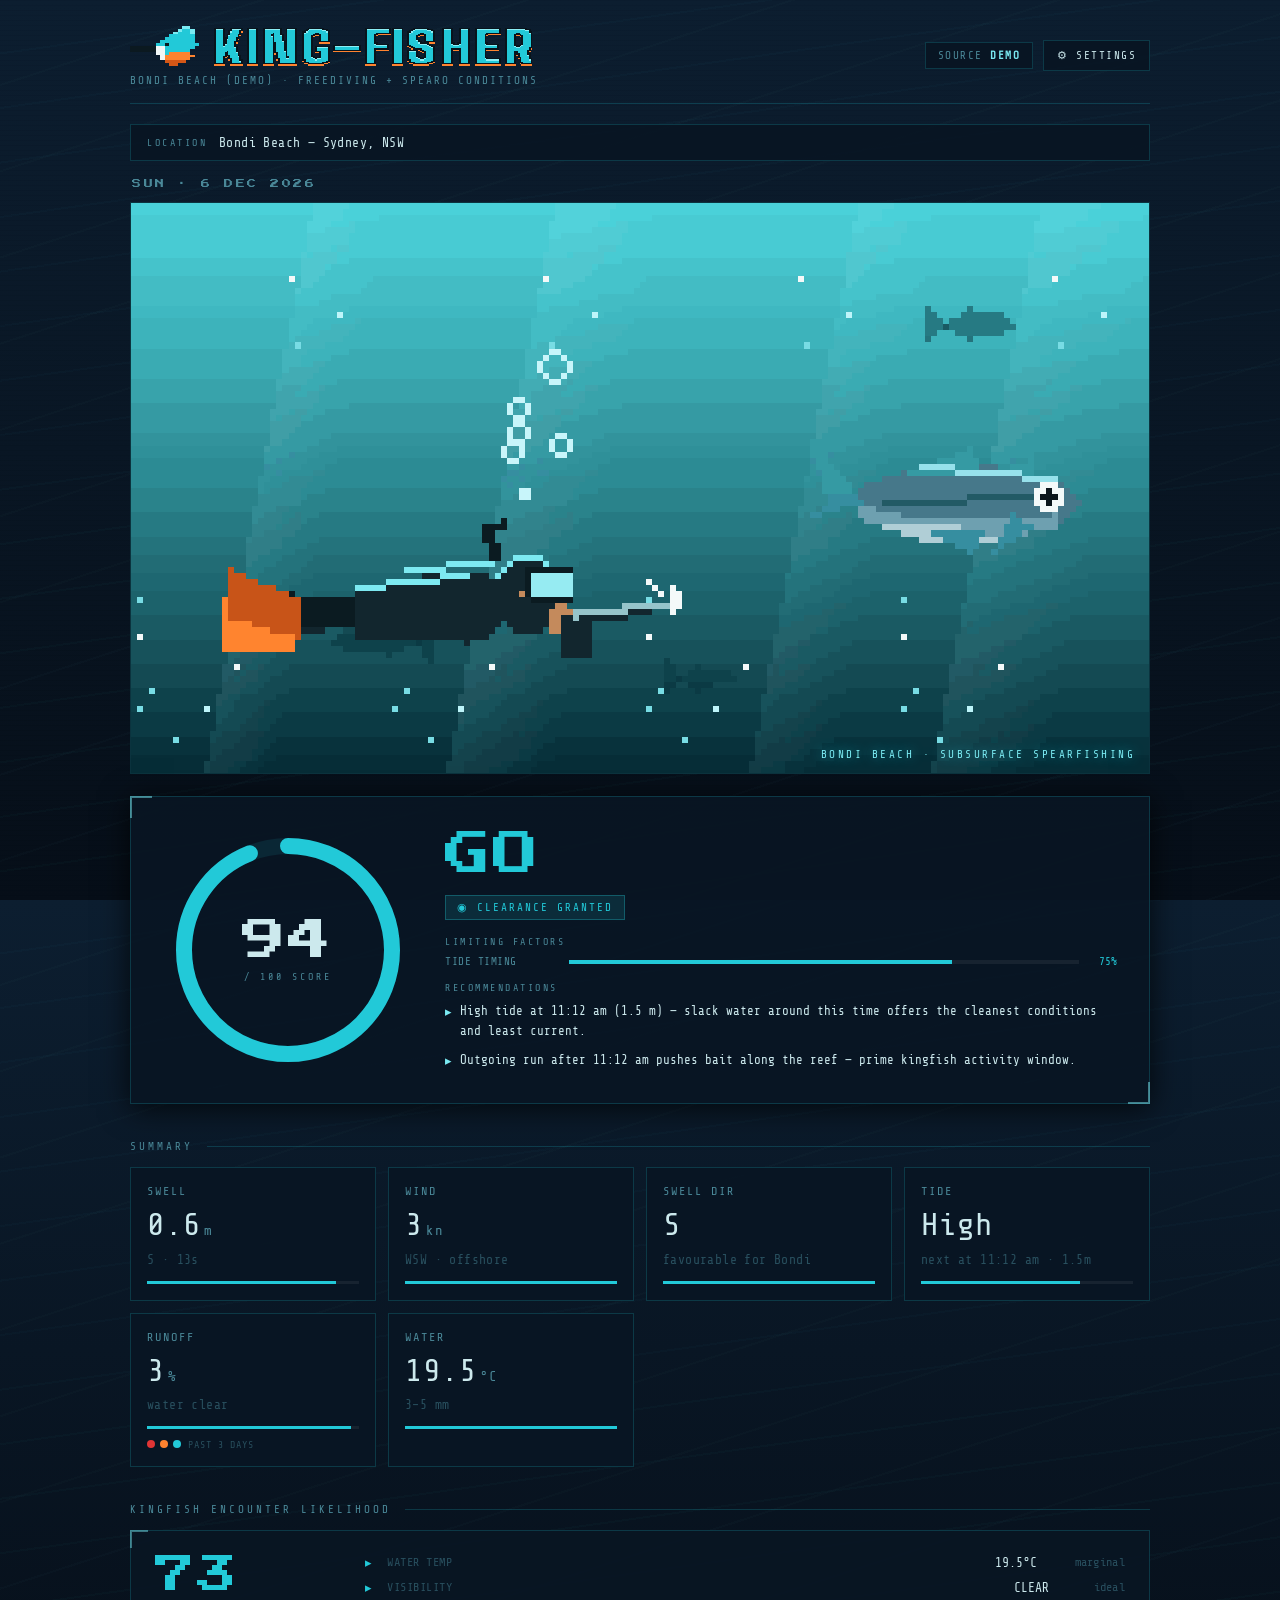
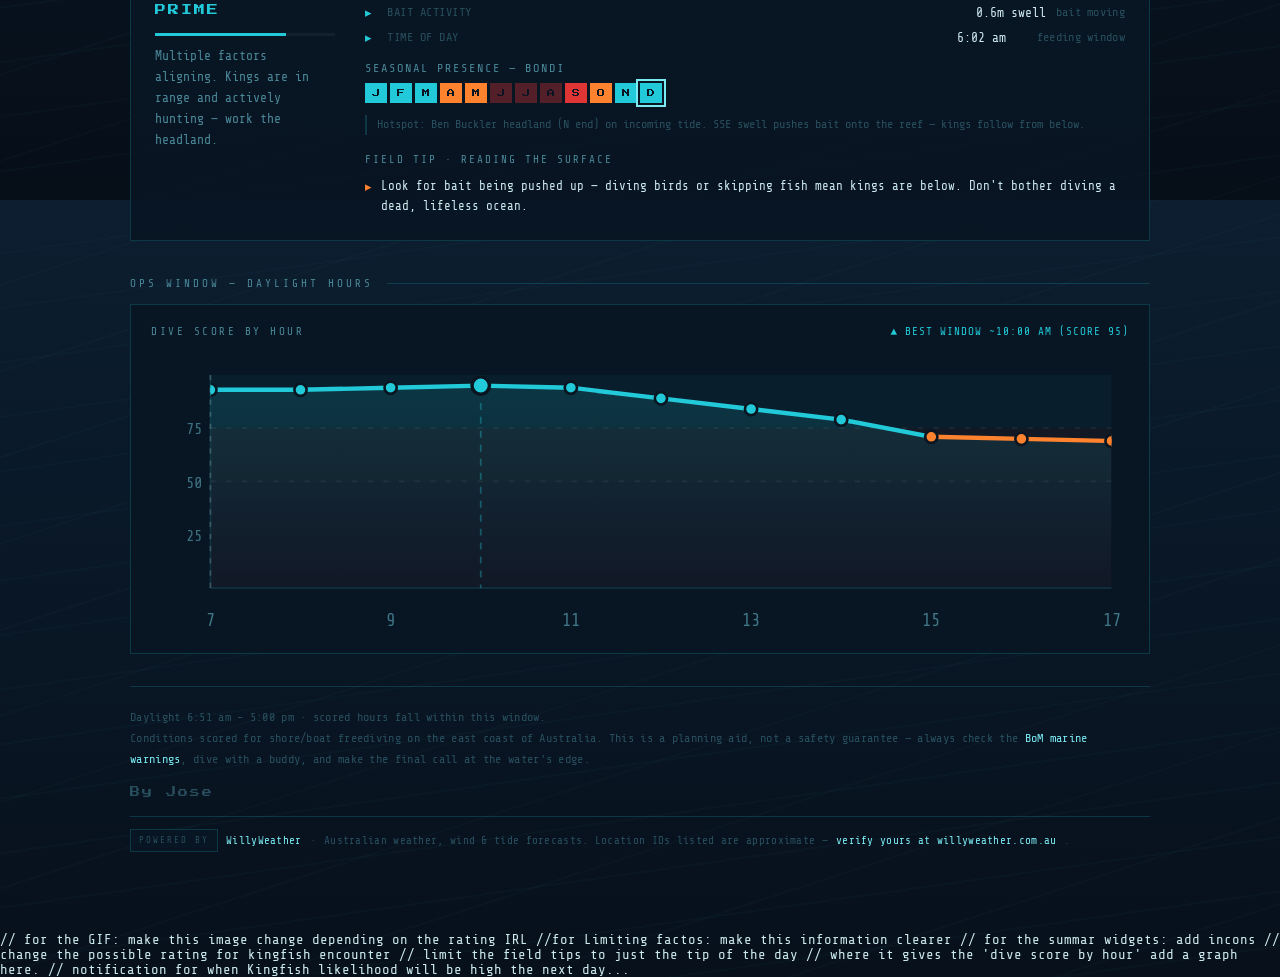
==== commit d6b8f3e8: "Replace hourly bar chart with SVG line graph Co-Authored-By: Claude Sonnet 4.6 <noreply@anthropic.co" ====
--- a/index.html
+++ b/index.html
@@ -427,23 +427,96 @@
 function wetsuitTip(c){ return c>=22?'2–3 mm, easy':c>=19?'3–5 mm':c>=16?'5 mm + hood':'7 mm, it bites'; }
 
 function renderTimeline(d, now){
-  const bars=document.getElementById('tl-bars'); bars.innerHTML='';
-  const hours=d.hourly.filter(h=>h.time>=d.sunrise && h.time<=d.sunset);
-  let best=null;
-  hours.forEach(h=>{
-    h._score = hourlyScore({...h, tides:d.tides}, h.time);
-    if(!best||h._score>best._score) best=h;
-  });
-  hours.forEach(h=>{
-    const col=document.createElement('div'); col.className='tl-col'+(best&&h.time===best.time?' best':'');
-    const c = h._score>=75?'var(--go)':h._score>=50?'var(--caution)':'var(--nogo)';
-    col.innerHTML=`<div class="col-bar" style="height:${Math.max(6,h._score)}%;background:${c}"></div>
-      <div class="hr">${new Date(h.time).getHours()}</div>`;
-    col.title=`${fmtTime(h.time)} — score ${h._score}`;
-    bars.appendChild(col);
-  });
+  const container = document.getElementById('tl-bars');
+  const hours = d.hourly.filter(h => h.time >= d.sunrise && h.time <= d.sunset);
+  hours.forEach(h => { h._score = hourlyScore({...h, tides:d.tides}, h.time); });
+
+  let best = null;
+  hours.forEach(h => { if(!best || h._score > best._score) best = h; });
   document.getElementById('best-window').textContent =
     best ? `▲ Best window ~${fmtTime(best.time)} (score ${best._score})` : '—';
+
+  if(!hours.length){ container.innerHTML = ''; return; }
+
+  // ---- SVG layout ----
+  const W=560, H=160;
+  const P={top:12, right:10, bottom:26, left:34};
+  const pw=W-P.left-P.right, ph=H-P.top-P.bottom;
+  const n=hours.length;
+  const xOf=i => P.left + (n>1 ? (i/(n-1))*pw : pw/2);
+  const yOf=s => P.top  + (1 - Math.min(100,Math.max(0,s))/100)*ph;
+  const y0=yOf(0), y50=yOf(50), y75=yOf(75), y100=yOf(100);
+
+  // Area fill polygon
+  const areaPts = [`${xOf(0).toFixed(1)},${y0.toFixed(1)}`,
+    ...hours.map((h,i)=>`${xOf(i).toFixed(1)},${yOf(h._score).toFixed(1)}`),
+    `${xOf(n-1).toFixed(1)},${y0.toFixed(1)}`].join(' ');
+
+  // Coloured line segments (colour = average score of the two endpoints)
+  const segs = hours.slice(0,-1).map((h,i)=>{
+    const avg=(h._score+hours[i+1]._score)/2;
+    const col=avg>=75?'#22c9d8':avg>=50?'#ff832f':'#e03535';
+    return `<line x1="${xOf(i).toFixed(1)}" y1="${yOf(h._score).toFixed(1)}"
+                  x2="${xOf(i+1).toFixed(1)}" y2="${yOf(hours[i+1]._score).toFixed(1)}"
+                  stroke="${col}" stroke-width="2.5" stroke-linecap="round"/>`;
+  }).join('');
+
+  // Dots at each hour
+  const dots = hours.map((h,i)=>{
+    const col=h._score>=75?'#22c9d8':h._score>=50?'#ff832f':'#e03535';
+    const isBest=best&&h.time===best.time;
+    return `<circle cx="${xOf(i).toFixed(1)}" cy="${yOf(h._score).toFixed(1)}"
+              r="${isBest?5:3.5}" fill="${col}" stroke="#091520" stroke-width="${isBest?2:1.5}">
+              <title>${fmtTime(h.time)} — score ${h._score}</title></circle>`;
+  }).join('');
+
+  // Current time marker
+  const ni=hours.reduce((b,h,i)=>Math.abs(h.time-now)<Math.abs(hours[b].time-now)?i:b,0);
+  const nowLine=Math.abs(hours[ni].time-now)<2*3600000
+    ?`<line x1="${xOf(ni).toFixed(1)}" y1="${P.top}" x2="${xOf(ni).toFixed(1)}" y2="${y0.toFixed(1)}"
+           stroke="rgba(255,255,255,.2)" stroke-width="1" stroke-dasharray="3 4"/>`:'';
+
+  // Best window marker
+  const bi=best?hours.indexOf(best):-1;
+  const bestLine=bi>=0
+    ?`<line x1="${xOf(bi).toFixed(1)}" y1="${P.top}" x2="${xOf(bi).toFixed(1)}" y2="${y0.toFixed(1)}"
+           stroke="rgba(34,201,216,.35)" stroke-width="1" stroke-dasharray="4 4"/>`:'';
+
+  // Y labels
+  const yLbls=[75,50,25].map(v=>`<text x="${(P.left-5).toFixed(1)}" y="${(yOf(v)+3.5).toFixed(1)}"
+    font-family="Share Tech Mono,monospace" font-size="9" fill="rgba(74,136,152,.8)" text-anchor="end">${v}</text>`).join('');
+
+  // X labels (every 2 hours if dense)
+  const step=n>10?2:1;
+  const xLbls=hours.map((h,i)=>{
+    if(i%step!==0 && i!==n-1) return '';
+    return `<text x="${xOf(i).toFixed(1)}" y="${(H-4).toFixed(1)}"
+      font-family="Share Tech Mono,monospace" font-size="10" fill="rgba(74,136,152,.85)"
+      text-anchor="middle">${new Date(h.time).getHours()}</text>`;
+  }).join('');
+
+  container.innerHTML=`<svg viewBox="0 0 ${W} ${H}" width="100%" style="display:block">
+    <defs>
+      <linearGradient id="tl-grad" x1="0" y1="0" x2="0" y2="1">
+        <stop offset="0%" stop-color="#22c9d8" stop-opacity=".14"/>
+        <stop offset="100%" stop-color="#22c9d8" stop-opacity=".01"/>
+      </linearGradient>
+      <clipPath id="tl-clip"><rect x="${P.left}" y="${P.top}" width="${pw}" height="${ph}"/></clipPath>
+    </defs>
+    <rect x="${P.left}" y="${y100.toFixed(1)}" width="${pw}" height="${(y75-y100).toFixed(1)}" fill="rgba(34,201,216,.05)"/>
+    <rect x="${P.left}" y="${y75.toFixed(1)}"  width="${pw}" height="${(y50-y75).toFixed(1)}"  fill="rgba(255,131,47,.04)"/>
+    <rect x="${P.left}" y="${y50.toFixed(1)}"  width="${pw}" height="${(y0-y50).toFixed(1)}"   fill="rgba(224,53,53,.04)"/>
+    <line x1="${P.left}" y1="${y75.toFixed(1)}" x2="${(P.left+pw).toFixed(1)}" y2="${y75.toFixed(1)}" stroke="rgba(255,255,255,.06)" stroke-width="1" stroke-dasharray="3 6"/>
+    <line x1="${P.left}" y1="${y50.toFixed(1)}" x2="${(P.left+pw).toFixed(1)}" y2="${y50.toFixed(1)}" stroke="rgba(255,255,255,.06)" stroke-width="1" stroke-dasharray="3 6"/>
+    ${yLbls}
+    <polygon points="${areaPts}" fill="url(#tl-grad)" clip-path="url(#tl-clip)"/>
+    ${nowLine}${bestLine}
+    <g clip-path="url(#tl-clip)">${segs}</g>
+    <g clip-path="url(#tl-clip)">${dots}</g>
+    <line x1="${P.left}" y1="${P.top}" x2="${P.left}" y2="${y0.toFixed(1)}" stroke="rgba(34,201,216,.15)" stroke-width="1"/>
+    <line x1="${P.left}" y1="${y0.toFixed(1)}" x2="${(P.left+pw).toFixed(1)}" y2="${y0.toFixed(1)}" stroke="rgba(34,201,216,.15)" stroke-width="1"/>
+    ${xLbls}
+  </svg>`;
 }
 
 
--- a/css/style.css
+++ b/css/style.css
@@ -402,11 +402,7 @@
   text-transform: uppercase;
 }
 .tl-best { font-size: 11px; color: var(--go); letter-spacing: 1px; text-transform: uppercase; }
-.tl-bars { display: flex; gap: 4px; align-items: flex-end; height: 110px; }
-.tl-col { flex: 1; display: flex; flex-direction: column; align-items: center; gap: 5px; min-width: 0; }
-.tl-col .col-bar { width: 100%; transition: height .6s ease; min-height: 3px; }
-.tl-col .hr { font-size: 11px; color: var(--muted-2); white-space: nowrap; }
-.tl-col.best .hr { color: var(--go); }
+.tl-bars { width: 100%; }
 
 /* ---- FOOTER ---- */
 footer {
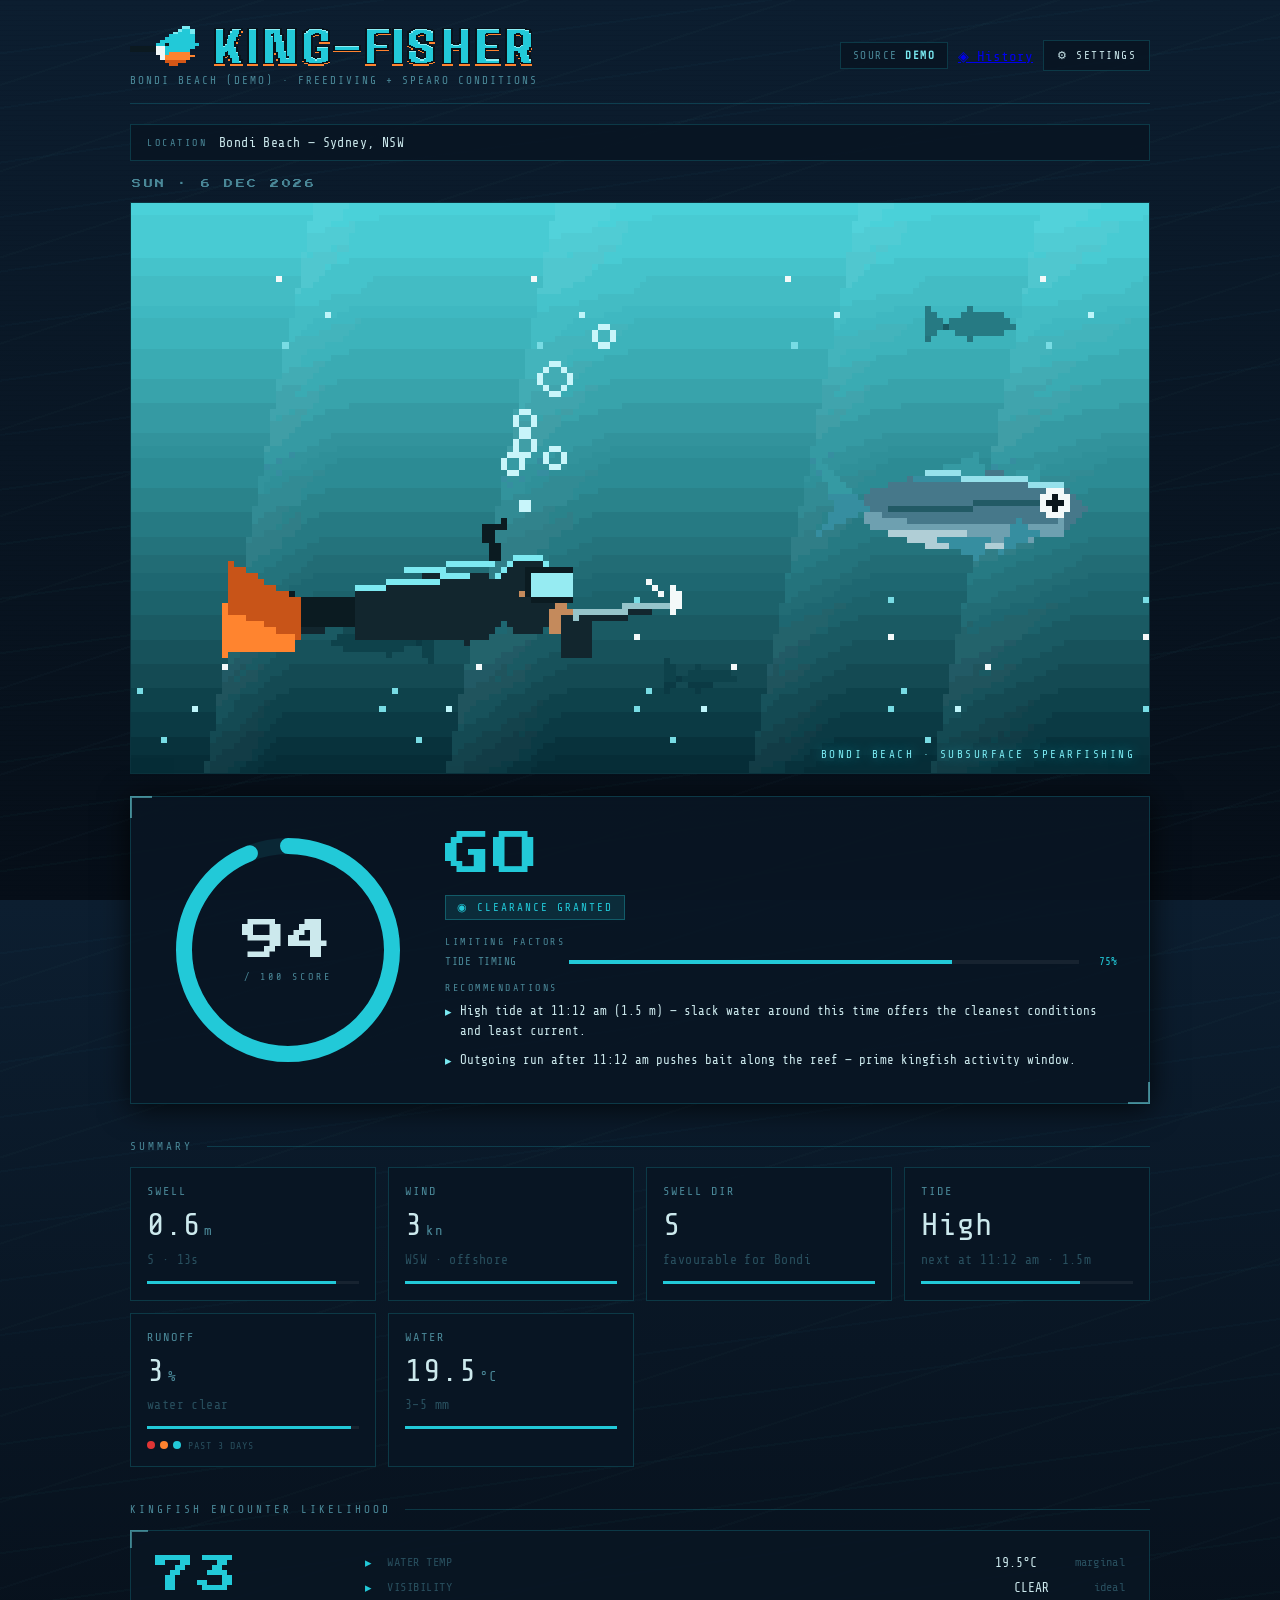
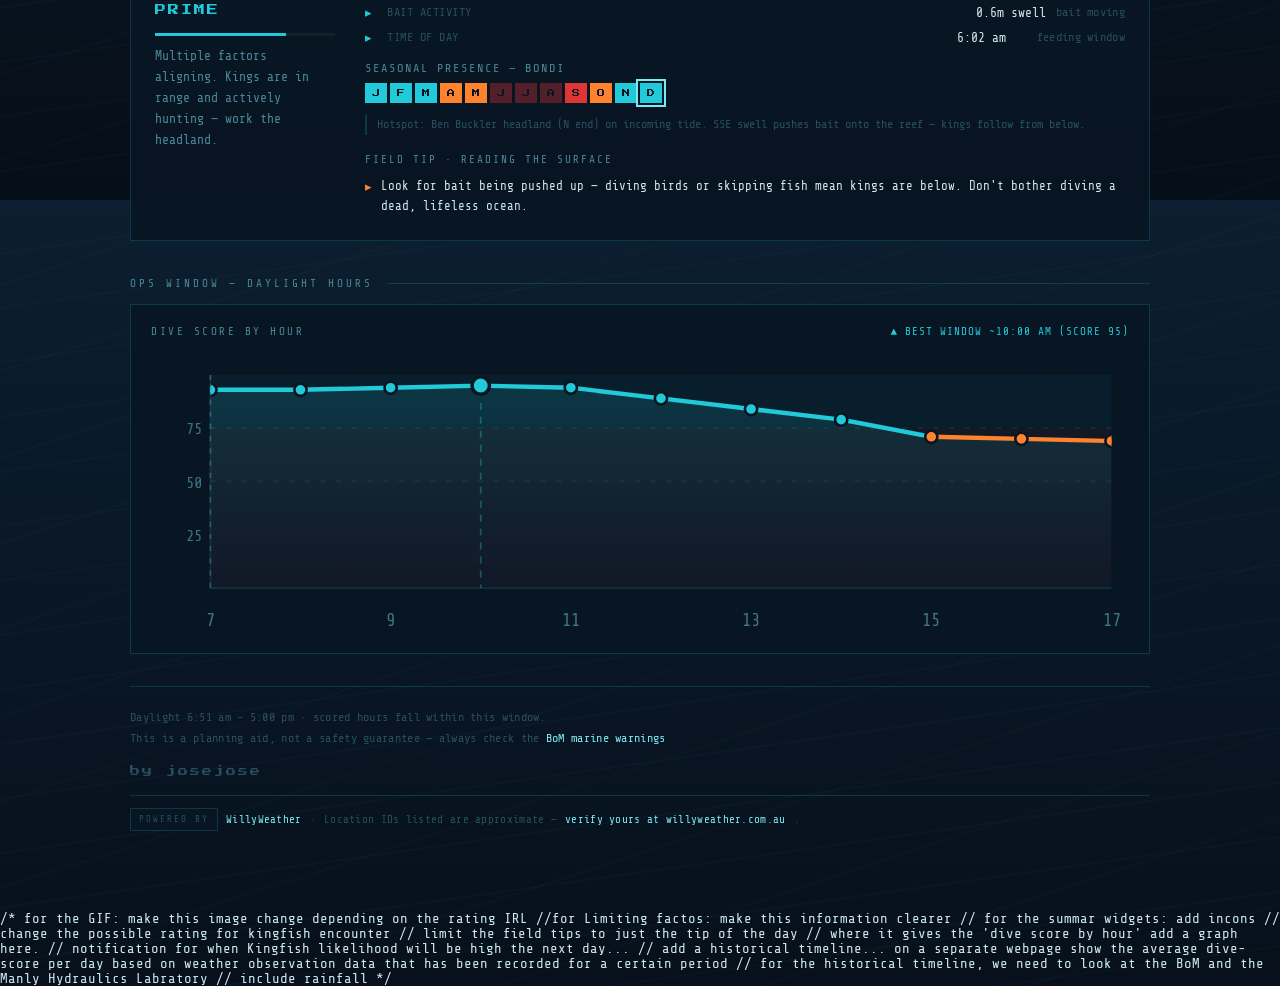
==== commit be51ca14: "Add historical data page with calendar, trend chart, and stats Co-Authored-By: Claude Sonnet 4.6 <no" ====
--- a/index.html
+++ b/index.html
@@ -23,6 +23,7 @@
     </div>
     <div class="top-actions">
       <span class="pill" id="updated-pill">SOURCE <b id="source-tag">DEMO</b></span>
+      <a href="history.html" class="ghost">◈ History</a>
       <button class="ghost" id="open-settings">⚙ Settings</button>
     </div>
   </header>
@@ -84,15 +85,12 @@
 
   <footer>
     <div id="sun-line"></div>
-    Conditions scored for shore/boat freediving on the east coast of Australia. This is a planning aid, not a
-    safety guarantee — always check the <a href="http://www.bom.gov.au/nsw/warnings/" target="_blank" rel="noopener">BoM marine warnings</a>,
-    dive with a buddy, and make the final call at the water's edge.
-    <div class="by-jose">By Jose</div>
+This is a planning aid, not a safety guarantee — always check the <a href="http://www.bom.gov.au/nsw/warnings/" target="_blank" rel="noopener">BoM marine warnings</a>
+    <div class="by-jose">by josejose</div>
     <div class="ww-credit">
       <span class="ww-badge">Powered by</span>
       <a href="https://www.willyweather.com.au/info/api.html" target="_blank" rel="noopener" class="ww-link">WillyWeather</a>
-      <span class="ww-sep">·</span> Australian weather, wind &amp; tide forecasts.
-      Location IDs listed are approximate — <a href="https://www.willyweather.com.au" target="_blank" rel="noopener" class="ww-link">verify yours at willyweather.com.au</a>.
+      <span class="ww-sep">·</span> Location IDs listed are approximate — <a href="https://www.willyweather.com.au" target="_blank" rel="noopener" class="ww-link">verify yours at willyweather.com.au</a>.
     </div>
   </footer>
 </div>
@@ -731,8 +729,9 @@
     const today=new Date().toLocaleDateString('en-AU');
     let hist=JSON.parse(localStorage.getItem(key)||'[]');
     hist=hist.filter(h=>h.date!==today);
-    hist.push({date:today, avgSwellHeight:d.swellHeight, rainProb:d.rainProb});
-    localStorage.setItem(key, JSON.stringify(hist.slice(-4)));
+    const {score:dayScore}=computeScore(d, d.now);
+    hist.push({date:today, avgSwellHeight:d.swellHeight, rainProb:d.rainProb, windKn:d.windKn, score:dayScore});
+    localStorage.setItem(key, JSON.stringify(hist.slice(-45)));
   }catch(e){}
 }
 function loadHistory(){
@@ -969,10 +968,14 @@
 </html>
 
 
-// for the GIF: make this image change depending on the rating IRL
+/* for the GIF: make this image change depending on the rating IRL
 //for Limiting factos: make this information clearer
 // for the summar widgets: add incons
 // change the possible rating for kingfish encounter 
 // limit the field tips to just the tip of the day 
 // where it gives the 'dive score by hour' add a graph here. 
-// notification for when Kingfish likelihood will be high the next day...+// notification for when Kingfish likelihood will be high the next day...
+// add a historical timeline... on a separate webpage show the average dive-score per day based on weather observation data that has been recorded for a certain period
+// for the historical timeline, we need to look at the BoM and the Manly Hydraulics Labratory
+// include rainfall
+*/
